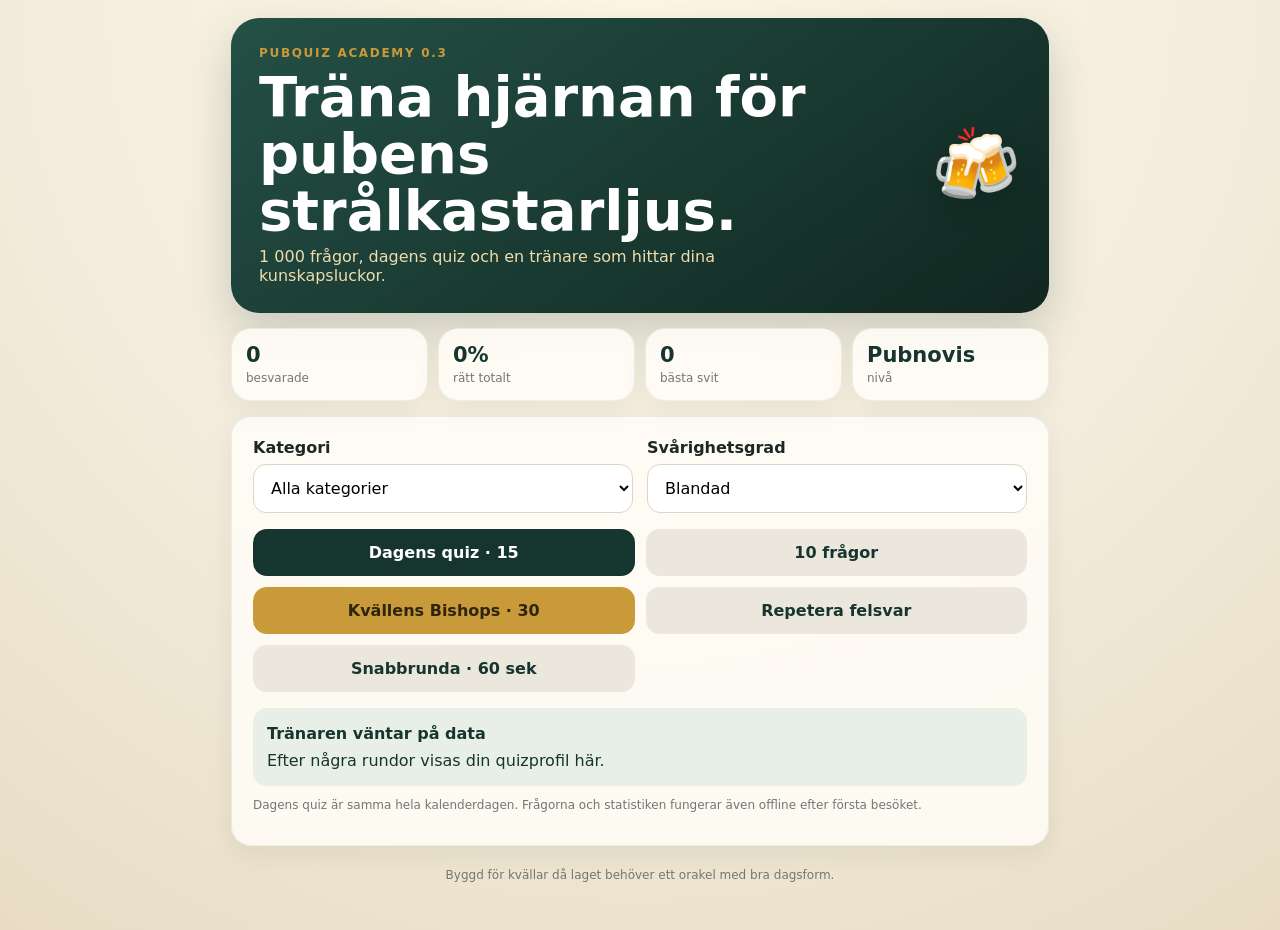
==== index.html @ a4641731 "Version 0.3" ====
<!doctype html>
<html lang="sv">
<head>
<meta charset="utf-8">
<meta name="viewport" content="width=device-width,initial-scale=1,viewport-fit=cover">
<meta name="theme-color" content="#17352f">
<title>Pubquiz Academy</title>
<link rel="manifest" href="manifest.json">
<link rel="stylesheet" href="style.css">
</head>
<body>
<main class="app">
<header class="hero">
  <div>
    <div class="eyebrow">PUBQUIZ ACADEMY 0.3</div>
    <h1>Träna hjärnan för pubens strålkastarljus.</h1>
    <p>1 000 frågor, dagens quiz och en tränare som hittar dina kunskapsluckor.</p>
  </div>
  <div class="trophy">🍻</div>
</header>

<section class="stats">
  <article><strong id="answered">0</strong><span>besvarade</span></article>
  <article><strong id="accuracy">0%</strong><span>rätt totalt</span></article>
  <article><strong id="bestStreak">0</strong><span>bästa svit</span></article>
  <article><strong id="level">Pubnovis</strong><span>nivå</span></article>
</section>

<section id="home" class="card">
  <div class="row">
    <div>
      <label for="category">Kategori</label>
      <select id="category"><option value="Alla">Alla kategorier</option></select>
    </div>
    <div>
      <label for="difficulty">Svårighetsgrad</label>
      <select id="difficulty">
        <option value="Alla">Blandad</option>
        <option value="1">Lätt</option>
        <option value="2">Medel</option>
        <option value="3">Svår</option>
      </select>
    </div>
  </div>

  <div class="grid-buttons">
    <button data-mode="daily" class="primary">Dagens quiz · 15</button>
    <button data-mode="normal" class="soft">10 frågor</button>
    <button data-mode="bishops" class="gold">Kvällens Bishops · 30</button>
    <button data-mode="weak" class="soft">Repetera felsvar</button>
    <button data-mode="quick" class="soft">Snabbrunda · 60 sek</button>
  </div>
  <div id="insight" class="insight"></div><p class="fine">Dagens quiz är samma hela kalenderdagen. Frågorna och statistiken fungerar även offline efter första besöket.</p>
</section>

<section id="quiz" class="card hidden">
  <div class="quiztop"><span id="qCategory"></span><span id="counter"></span></div>
  <div class="progress"><div id="progressBar"></div></div>
  <div id="timer" class="timer hidden"></div>
  <h2 id="question"></h2>
  <div id="options" class="options"></div>
  <div id="feedback" class="feedback hidden"></div>
  <div class="actions">
    <button id="next" class="primary hidden">Nästa fråga</button>
    <button id="quit" class="linkbtn">Avsluta</button>
  </div>
</section>

<section id="result" class="card hidden">
  <div class="eyebrow">RUNDAN ÄR KLAR</div>
  <div id="score" class="score"></div>
  <h2 id="resultTitle"></h2>
  <p id="resultText"></p>
  <div id="categoryBreakdown" class="breakdown"></div>
  <div class="actions">
    <button id="again" class="primary">Kör samma läge igen</button>
    <button id="homeBtn" class="soft">Startsidan</button>
  </div>
</section>

<footer>Byggd för kvällar då laget behöver ett orakel med bra dagsform.</footer>
</main>
<script src="app.js"></script>
</body>
</html>
---- style.css ----
:root{--bg:#f3ecdc;--card:#fffdf7;--ink:#1d2824;--green:#17352f;--green2:#245046;--gold:#c99a39;--muted:#707873;--line:#ded5c4;--good:#21754b;--bad:#a64237}
*{box-sizing:border-box}body{margin:0;background:radial-gradient(circle at top,#fff8e7,#f3ecdc 55%,#e8dcc4);font-family:Inter,ui-sans-serif,system-ui,-apple-system,Segoe UI,sans-serif;color:var(--ink);min-height:100vh}
.app{max-width:850px;margin:auto;padding:18px 16px 48px}.hero{border-radius:28px;padding:28px;background:linear-gradient(145deg,var(--green2),#102720);color:white;box-shadow:0 18px 45px #17352f35;display:flex;justify-content:space-between;gap:18px;overflow:hidden}
.hero h1{font-size:clamp(31px,7vw,56px);line-height:1.02;margin:8px 0}.hero p{color:#efdcae;margin:0;max-width:570px}.eyebrow{font-size:12px;font-weight:900;letter-spacing:.14em;color:var(--gold)}.trophy{font-size:72px;align-self:center;filter:drop-shadow(0 8px 14px #0003)}
.stats{display:grid;grid-template-columns:repeat(4,1fr);gap:10px;margin:15px 0}.stats article,.card{background:#fffdf7dd;border:1px solid #17352f12;border-radius:20px;box-shadow:0 9px 26px #202b2511}.stats article{padding:14px}.stats strong{display:block;color:var(--green);font-size:21px}.stats span,.fine{font-size:12px;color:var(--muted)}
.card{padding:21px;margin-top:14px}.row{display:grid;grid-template-columns:1fr 1fr;gap:14px}label{display:block;font-weight:800;margin-bottom:7px}select{width:100%;padding:13px;border-radius:13px;border:1px solid var(--line);background:white;font:inherit}
.grid-buttons{display:grid;grid-template-columns:1fr 1fr;gap:11px;margin-top:16px}button{border:0;border-radius:14px;padding:14px 16px;font:inherit;font-weight:900;cursor:pointer}.primary{background:var(--green);color:white}.gold{background:var(--gold);color:#2f240e}.soft{background:#ece7dc;color:var(--green)}.linkbtn{background:transparent;color:var(--muted)}
.hidden{display:none!important}.quiztop{display:flex;justify-content:space-between;color:var(--muted);font-size:14px;font-weight:800}.progress{height:10px;border-radius:999px;background:#e5ddcf;margin:14px 0;overflow:hidden}.progress div{height:100%;width:0;background:linear-gradient(90deg,var(--gold),#e1bf6d);transition:.25s}
.timer{font-weight:950;color:var(--bad);text-align:right}#question{font-size:clamp(23px,5vw,34px);line-height:1.18;margin:18px 0}.options{display:grid;gap:10px}.option{text-align:left;background:white;border:2px solid #e6dece;color:var(--ink)}.option.correct{background:#dff2e6;border-color:var(--good)}.option.wrong{background:#f6dfdc;border-color:var(--bad)}
.feedback{margin-top:15px;padding:15px;border-radius:14px;background:#f0e9dc;line-height:1.45}.actions{display:flex;gap:10px;flex-wrap:wrap;margin-top:16px}.actions button{flex:1;min-width:150px}.score{font-size:64px;font-weight:950;color:var(--green);margin-top:8px}.breakdown{display:grid;gap:7px;margin-top:15px}.breakdown div{display:flex;justify-content:space-between;padding:9px 11px;border-radius:10px;background:#f1ece2}
footer{text-align:center;color:var(--muted);font-size:12px;margin-top:22px}
@media(max-width:650px){.stats{grid-template-columns:1fr 1fr}.row,.grid-buttons{grid-template-columns:1fr}.hero{padding:22px}.trophy{font-size:48px}.stats strong{font-size:19px}}

.insight{margin-top:16px;padding:14px;border-radius:14px;background:#e8efe9;color:var(--green);line-height:1.45}.insight strong{display:block;margin-bottom:3px}.weak{color:var(--bad)}
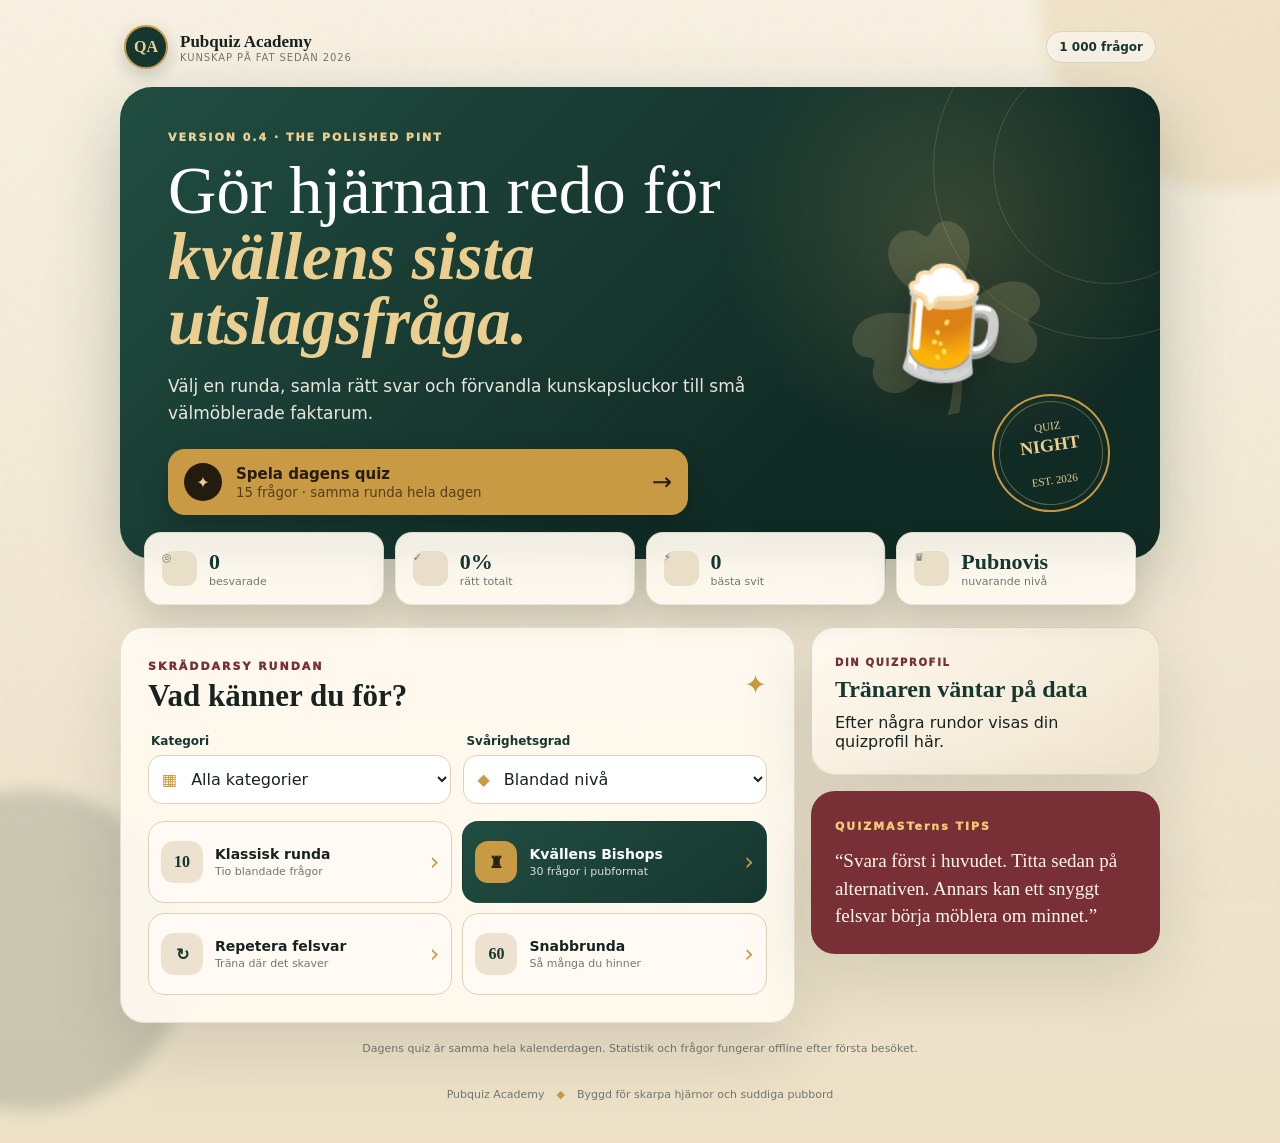
==== commit dc3f8a7d: "Version 0.4" ====
--- a/index.html
+++ b/index.html
@@ -3,82 +3,158 @@
 <head>
 <meta charset="utf-8">
 <meta name="viewport" content="width=device-width,initial-scale=1,viewport-fit=cover">
-<meta name="theme-color" content="#17352f">
+<meta name="theme-color" content="#122a25">
 <title>Pubquiz Academy</title>
 <link rel="manifest" href="manifest.json">
 <link rel="stylesheet" href="style.css">
 </head>
 <body>
+<div class="ambient ambient-one"></div>
+<div class="ambient ambient-two"></div>
+
 <main class="app">
-<header class="hero">
-  <div>
-    <div class="eyebrow">PUBQUIZ ACADEMY 0.3</div>
-    <h1>Träna hjärnan för pubens strålkastarljus.</h1>
-    <p>1 000 frågor, dagens quiz och en tränare som hittar dina kunskapsluckor.</p>
-  </div>
-  <div class="trophy">🍻</div>
-</header>
+  <nav class="topbar">
+    <div class="brand-mark">QA</div>
+    <div class="brand-copy">
+      <strong>Pubquiz Academy</strong>
+      <span>Kunskap på fat sedan 2026</span>
+    </div>
+    <div class="question-count">1 000 frågor</div>
+  </nav>
 
-<section class="stats">
-  <article><strong id="answered">0</strong><span>besvarade</span></article>
-  <article><strong id="accuracy">0%</strong><span>rätt totalt</span></article>
-  <article><strong id="bestStreak">0</strong><span>bästa svit</span></article>
-  <article><strong id="level">Pubnovis</strong><span>nivå</span></article>
-</section>
+  <header class="hero">
+    <div class="hero-copy">
+      <div class="eyebrow">VERSION 0.4 · THE POLISHED PINT</div>
+      <h1>Gör hjärnan redo för <em>kvällens sista utslagsfråga.</em></h1>
+      <p>Välj en runda, samla rätt svar och förvandla kunskapsluckor till små välmöblerade faktarum.</p>
+      <button data-mode="daily" class="hero-button">
+        <span class="button-icon">✦</span>
+        <span><strong>Spela dagens quiz</strong><small>15 frågor · samma runda hela dagen</small></span>
+        <span class="arrow">→</span>
+      </button>
+    </div>
+    <div class="hero-art" aria-hidden="true">
+      <div class="laurel">☘</div>
+      <div class="beer">🍺</div>
+      <div class="seal">QUIZ<br><strong>NIGHT</strong><br>EST. 2026</div>
+    </div>
+  </header>
 
-<section id="home" class="card">
-  <div class="row">
-    <div>
-      <label for="category">Kategori</label>
-      <select id="category"><option value="Alla">Alla kategorier</option></select>
+  <section class="stats" aria-label="Din statistik">
+    <article><span class="stat-icon">◎</span><div><strong id="answered">0</strong><span>besvarade</span></div></article>
+    <article><span class="stat-icon">✓</span><div><strong id="accuracy">0%</strong><span>rätt totalt</span></div></article>
+    <article><span class="stat-icon">⚡</span><div><strong id="bestStreak">0</strong><span>bästa svit</span></div></article>
+    <article><span class="stat-icon">♛</span><div><strong id="level">Pubnovis</strong><span>nuvarande nivå</span></div></article>
+  </section>
+
+  <section id="home" class="dashboard">
+    <article class="card setup-card">
+      <div class="section-heading">
+        <div>
+          <span class="kicker">SKRÄDDARSY RUNDAN</span>
+          <h2>Vad känner du för?</h2>
+        </div>
+        <span class="heading-ornament">✦</span>
+      </div>
+
+      <div class="row">
+        <div class="field">
+          <label for="category">Kategori</label>
+          <div class="select-wrap">
+            <span>▦</span>
+            <select id="category"><option value="Alla">Alla kategorier</option></select>
+          </div>
+        </div>
+        <div class="field">
+          <label for="difficulty">Svårighetsgrad</label>
+          <div class="select-wrap">
+            <span>◆</span>
+            <select id="difficulty">
+              <option value="Alla">Blandad nivå</option>
+              <option value="1">Lätt</option>
+              <option value="2">Medel</option>
+              <option value="3">Svår</option>
+            </select>
+          </div>
+        </div>
+      </div>
+
+      <div class="mode-grid">
+        <button data-mode="normal" class="mode-card">
+          <span class="mode-icon">10</span>
+          <span><strong>Klassisk runda</strong><small>Tio blandade frågor</small></span>
+          <span class="chevron">›</span>
+        </button>
+        <button data-mode="bishops" class="mode-card featured">
+          <span class="mode-icon">♜</span>
+          <span><strong>Kvällens Bishops</strong><small>30 frågor i pubformat</small></span>
+          <span class="chevron">›</span>
+        </button>
+        <button data-mode="weak" class="mode-card">
+          <span class="mode-icon">↻</span>
+          <span><strong>Repetera felsvar</strong><small>Träna där det skaver</small></span>
+          <span class="chevron">›</span>
+        </button>
+        <button data-mode="quick" class="mode-card">
+          <span class="mode-icon">60</span>
+          <span><strong>Snabbrunda</strong><small>Så många du hinner</small></span>
+          <span class="chevron">›</span>
+        </button>
+      </div>
+    </article>
+
+    <aside class="side-column">
+      <article id="insight" class="insight card"></article>
+      <article class="card tip-card">
+        <span class="tip-label">QUIZMASTerns TIPS</span>
+        <blockquote>“Svara först i huvudet. Titta sedan på alternativen. Annars kan ett snyggt felsvar börja möblera om minnet.”</blockquote>
+      </article>
+    </aside>
+
+    <p class="fine">Dagens quiz är samma hela kalenderdagen. Statistik och frågor fungerar offline efter första besöket.</p>
+  </section>
+
+  <section id="quiz" class="quiz-shell hidden">
+    <div class="quiz-header">
+      <button id="quit" class="round-icon" aria-label="Avsluta">×</button>
+      <div class="quiz-identity">
+        <span id="qCategory"></span>
+        <strong id="counter"></strong>
+      </div>
+      <div id="timer" class="timer hidden"></div>
     </div>
-    <div>
-      <label for="difficulty">Svårighetsgrad</label>
-      <select id="difficulty">
-        <option value="Alla">Blandad</option>
-        <option value="1">Lätt</option>
-        <option value="2">Medel</option>
-        <option value="3">Svår</option>
-      </select>
-    </div>
-  </div>
 
-  <div class="grid-buttons">
-    <button data-mode="daily" class="primary">Dagens quiz · 15</button>
-    <button data-mode="normal" class="soft">10 frågor</button>
-    <button data-mode="bishops" class="gold">Kvällens Bishops · 30</button>
-    <button data-mode="weak" class="soft">Repetera felsvar</button>
-    <button data-mode="quick" class="soft">Snabbrunda · 60 sek</button>
-  </div>
-  <div id="insight" class="insight"></div><p class="fine">Dagens quiz är samma hela kalenderdagen. Frågorna och statistiken fungerar även offline efter första besöket.</p>
-</section>
+    <div class="progress"><div id="progressBar"></div></div>
 
-<section id="quiz" class="card hidden">
-  <div class="quiztop"><span id="qCategory"></span><span id="counter"></span></div>
-  <div class="progress"><div id="progressBar"></div></div>
-  <div id="timer" class="timer hidden"></div>
-  <h2 id="question"></h2>
-  <div id="options" class="options"></div>
-  <div id="feedback" class="feedback hidden"></div>
-  <div class="actions">
-    <button id="next" class="primary hidden">Nästa fråga</button>
-    <button id="quit" class="linkbtn">Avsluta</button>
-  </div>
-</section>
+    <article class="question-card">
+      <div class="question-decoration">?</div>
+      <h2 id="question"></h2>
+      <div id="options" class="options"></div>
+      <div id="feedback" class="feedback hidden"></div>
+      <button id="next" class="next-button hidden">Nästa fråga <span>→</span></button>
+    </article>
+  </section>
 
-<section id="result" class="card hidden">
-  <div class="eyebrow">RUNDAN ÄR KLAR</div>
-  <div id="score" class="score"></div>
-  <h2 id="resultTitle"></h2>
-  <p id="resultText"></p>
-  <div id="categoryBreakdown" class="breakdown"></div>
-  <div class="actions">
-    <button id="again" class="primary">Kör samma läge igen</button>
-    <button id="homeBtn" class="soft">Startsidan</button>
-  </div>
-</section>
+  <section id="result" class="result-shell hidden">
+    <article class="result-card">
+      <div class="result-crown">♛</div>
+      <div class="eyebrow">RUNDAN ÄR KLAR</div>
+      <div id="score" class="score"></div>
+      <h2 id="resultTitle"></h2>
+      <p id="resultText"></p>
+      <div id="categoryBreakdown" class="breakdown"></div>
+      <div class="actions">
+        <button id="again" class="primary-action">Kör samma läge igen</button>
+        <button id="homeBtn" class="secondary-action">Till startsidan</button>
+      </div>
+    </article>
+  </section>
 
-<footer>Byggd för kvällar då laget behöver ett orakel med bra dagsform.</footer>
+  <footer>
+    <span>Pubquiz Academy</span>
+    <span class="footer-dot">◆</span>
+    <span>Byggd för skarpa hjärnor och suddiga pubbord</span>
+  </footer>
 </main>
 <script src="app.js"></script>
 </body>
--- a/style.css
+++ b/style.css
@@ -1,15 +1,150 @@
 
-:root{--bg:#f3ecdc;--card:#fffdf7;--ink:#1d2824;--green:#17352f;--green2:#245046;--gold:#c99a39;--muted:#707873;--line:#ded5c4;--good:#21754b;--bad:#a64237}
-*{box-sizing:border-box}body{margin:0;background:radial-gradient(circle at top,#fff8e7,#f3ecdc 55%,#e8dcc4);font-family:Inter,ui-sans-serif,system-ui,-apple-system,Segoe UI,sans-serif;color:var(--ink);min-height:100vh}
-.app{max-width:850px;margin:auto;padding:18px 16px 48px}.hero{border-radius:28px;padding:28px;background:linear-gradient(145deg,var(--green2),#102720);color:white;box-shadow:0 18px 45px #17352f35;display:flex;justify-content:space-between;gap:18px;overflow:hidden}
-.hero h1{font-size:clamp(31px,7vw,56px);line-height:1.02;margin:8px 0}.hero p{color:#efdcae;margin:0;max-width:570px}.eyebrow{font-size:12px;font-weight:900;letter-spacing:.14em;color:var(--gold)}.trophy{font-size:72px;align-self:center;filter:drop-shadow(0 8px 14px #0003)}
-.stats{display:grid;grid-template-columns:repeat(4,1fr);gap:10px;margin:15px 0}.stats article,.card{background:#fffdf7dd;border:1px solid #17352f12;border-radius:20px;box-shadow:0 9px 26px #202b2511}.stats article{padding:14px}.stats strong{display:block;color:var(--green);font-size:21px}.stats span,.fine{font-size:12px;color:var(--muted)}
-.card{padding:21px;margin-top:14px}.row{display:grid;grid-template-columns:1fr 1fr;gap:14px}label{display:block;font-weight:800;margin-bottom:7px}select{width:100%;padding:13px;border-radius:13px;border:1px solid var(--line);background:white;font:inherit}
-.grid-buttons{display:grid;grid-template-columns:1fr 1fr;gap:11px;margin-top:16px}button{border:0;border-radius:14px;padding:14px 16px;font:inherit;font-weight:900;cursor:pointer}.primary{background:var(--green);color:white}.gold{background:var(--gold);color:#2f240e}.soft{background:#ece7dc;color:var(--green)}.linkbtn{background:transparent;color:var(--muted)}
-.hidden{display:none!important}.quiztop{display:flex;justify-content:space-between;color:var(--muted);font-size:14px;font-weight:800}.progress{height:10px;border-radius:999px;background:#e5ddcf;margin:14px 0;overflow:hidden}.progress div{height:100%;width:0;background:linear-gradient(90deg,var(--gold),#e1bf6d);transition:.25s}
-.timer{font-weight:950;color:var(--bad);text-align:right}#question{font-size:clamp(23px,5vw,34px);line-height:1.18;margin:18px 0}.options{display:grid;gap:10px}.option{text-align:left;background:white;border:2px solid #e6dece;color:var(--ink)}.option.correct{background:#dff2e6;border-color:var(--good)}.option.wrong{background:#f6dfdc;border-color:var(--bad)}
-.feedback{margin-top:15px;padding:15px;border-radius:14px;background:#f0e9dc;line-height:1.45}.actions{display:flex;gap:10px;flex-wrap:wrap;margin-top:16px}.actions button{flex:1;min-width:150px}.score{font-size:64px;font-weight:950;color:var(--green);margin-top:8px}.breakdown{display:grid;gap:7px;margin-top:15px}.breakdown div{display:flex;justify-content:space-between;padding:9px 11px;border-radius:10px;background:#f1ece2}
-footer{text-align:center;color:var(--muted);font-size:12px;margin-top:22px}
-@media(max-width:650px){.stats{grid-template-columns:1fr 1fr}.row,.grid-buttons{grid-template-columns:1fr}.hero{padding:22px}.trophy{font-size:48px}.stats strong{font-size:19px}}
-
-.insight{margin-top:16px;padding:14px;border-radius:14px;background:#e8efe9;color:var(--green);line-height:1.45}.insight strong{display:block;margin-bottom:3px}.weak{color:var(--bad)}
+:root{
+  --ink:#18231f;--cream:#f3ead8;--paper:#fffaf0;--green:#16372f;--green-2:#214d41;
+  --gold:#c89a43;--gold-light:#ebcf91;--wine:#782f35;--muted:#717870;--line:#ded1b9;
+  --good:#24754c;--bad:#a34339;--shadow:0 24px 70px rgba(24,35,31,.13)
+}
+*{box-sizing:border-box}
+html{scroll-behavior:smooth}
+body{
+  margin:0;min-height:100vh;color:var(--ink);
+  font-family:Inter,ui-sans-serif,system-ui,-apple-system,BlinkMacSystemFont,"Segoe UI",sans-serif;
+  background:
+    linear-gradient(rgba(247,240,224,.92),rgba(235,222,195,.95)),
+    repeating-linear-gradient(90deg,transparent 0 79px,rgba(91,67,35,.035) 80px),
+    repeating-linear-gradient(0deg,transparent 0 79px,rgba(91,67,35,.035) 80px);
+  overflow-x:hidden
+}
+body:before{
+  content:"";position:fixed;inset:0;pointer-events:none;opacity:.18;
+  background-image:url("data:image/svg+xml,%3Csvg viewBox='0 0 160 160' xmlns='http://www.w3.org/2000/svg'%3E%3Cfilter id='n'%3E%3CfeTurbulence type='fractalNoise' baseFrequency='.85' numOctaves='3' stitchTiles='stitch'/%3E%3C/filter%3E%3Crect width='100%25' height='100%25' filter='url(%23n)' opacity='.18'/%3E%3C/svg%3E")
+}
+button,select{font:inherit}
+button{cursor:pointer}
+.ambient{position:fixed;border-radius:50%;filter:blur(8px);pointer-events:none;opacity:.16}
+.ambient-one{width:380px;height:380px;background:var(--gold);top:-190px;right:-140px}
+.ambient-two{width:320px;height:320px;background:var(--green);bottom:-210px;left:-130px}
+.app{width:min(1040px,calc(100% - 28px));margin:auto;padding:18px 0 42px;position:relative}
+.topbar{display:flex;align-items:center;gap:12px;padding:7px 4px 18px}
+.brand-mark{
+  display:grid;place-items:center;width:44px;height:44px;border-radius:50%;color:var(--gold-light);
+  background:var(--green);font-family:Georgia,serif;font-weight:900;border:2px solid var(--gold);
+  box-shadow:0 6px 18px rgba(22,55,47,.22)
+}
+.brand-copy{display:flex;flex-direction:column}.brand-copy strong{font-family:Georgia,serif;font-size:17px}
+.brand-copy span{font-size:10px;letter-spacing:.09em;text-transform:uppercase;color:var(--muted)}
+.question-count{margin-left:auto;padding:8px 12px;border:1px solid rgba(22,55,47,.14);border-radius:999px;font-size:12px;font-weight:800;color:var(--green);background:#fff8}
+.hero{
+  min-height:390px;border-radius:32px;padding:44px 48px;color:#fff;display:grid;grid-template-columns:1.3fr .7fr;
+  background:
+    radial-gradient(circle at 80% 30%,rgba(224,187,104,.18),transparent 26%),
+    linear-gradient(135deg,#214d41,#102a24 72%);
+  box-shadow:0 26px 70px rgba(22,55,47,.25);position:relative;overflow:hidden
+}
+.hero:before,.hero:after{content:"";position:absolute;border:1px solid rgba(235,207,145,.17);border-radius:50%}
+.hero:before{width:340px;height:340px;right:-115px;top:-90px}.hero:after{width:230px;height:230px;right:-65px;top:-35px}
+.hero-copy{position:relative;z-index:2}
+.eyebrow,.kicker,.tip-label{font-size:11px;font-weight:950;letter-spacing:.18em;color:var(--gold-light)}
+.hero h1{font-family:Georgia,"Times New Roman",serif;font-size:clamp(38px,6vw,67px);line-height:.98;margin:14px 0 18px;max-width:720px;font-weight:500}
+.hero h1 em{font-weight:700;color:var(--gold-light)}
+.hero p{max-width:640px;color:#e8e7df;font-size:17px;line-height:1.6}
+.hero-button{
+  margin-top:22px;width:min(100%,520px);display:grid;grid-template-columns:auto 1fr auto;align-items:center;gap:14px;
+  border:0;border-radius:17px;padding:14px 16px;background:var(--gold);color:#251c0c;text-align:left;
+  box-shadow:0 12px 28px rgba(0,0,0,.22);transition:.2s transform,.2s box-shadow
+}
+.hero-button:hover{transform:translateY(-2px);box-shadow:0 17px 32px rgba(0,0,0,.26)}
+.hero-button strong,.hero-button small{display:block}.hero-button strong{font-size:15px}.hero-button small{opacity:.72;margin-top:2px}
+.button-icon{display:grid;place-items:center;width:38px;height:38px;border-radius:50%;background:#241b0f;color:var(--gold-light)}
+.arrow{font-size:24px}
+.hero-art{display:grid;place-items:center;position:relative;z-index:1;min-height:270px}
+.beer{font-size:108px;filter:drop-shadow(0 16px 18px rgba(0,0,0,.28));transform:rotate(4deg)}
+.laurel{position:absolute;font-size:260px;color:rgba(235,207,145,.17);transform:rotate(-14deg)}
+.seal{
+  position:absolute;right:2px;bottom:3px;width:118px;height:118px;border-radius:50%;display:grid;place-content:center;
+  text-align:center;font-family:Georgia,serif;font-size:11px;line-height:1.35;color:var(--gold-light);
+  border:2px solid var(--gold);outline:1px solid rgba(235,207,145,.35);outline-offset:-8px;transform:rotate(-8deg)
+}
+.seal strong{font-size:18px}
+.stats{display:grid;grid-template-columns:repeat(4,1fr);gap:11px;margin:-27px 24px 22px;position:relative;z-index:4}
+.stats article{
+  display:flex;align-items:center;gap:12px;padding:16px 17px;border-radius:17px;background:rgba(255,250,240,.94);
+  border:1px solid rgba(106,83,44,.13);box-shadow:0 14px 30px rgba(42,46,40,.11);backdrop-filter:blur(12px)
+}
+.stat-icon{display:grid;place-items:center;width:35px;height:35px;border-radius:11px;background:#e9dfc9;color:var(--green);font-weight:900}
+.stats strong,.stats span{display:block}.stats strong{font-family:Georgia,serif;font-size:22px;color:var(--green)}.stats span{font-size:11px;color:var(--muted)}
+.dashboard{display:grid;grid-template-columns:1.45fr .75fr;gap:16px;align-items:start}
+.card,.question-card,.result-card{
+  background:rgba(255,250,240,.92);border:1px solid rgba(95,72,38,.14);border-radius:24px;box-shadow:var(--shadow);
+  backdrop-filter:blur(12px)
+}
+.setup-card{padding:27px}
+.section-heading{display:flex;align-items:center;justify-content:space-between;margin-bottom:20px}
+.section-heading h2{font-family:Georgia,serif;font-size:31px;margin:4px 0 0}.kicker{color:var(--wine)}
+.heading-ornament{font-size:27px;color:var(--gold)}
+.row{display:grid;grid-template-columns:1fr 1fr;gap:12px}
+.field label{display:block;font-size:12px;font-weight:900;margin:0 0 7px 3px;color:var(--green)}
+.select-wrap{display:flex;align-items:center;gap:8px;border:1px solid var(--line);background:#fff;border-radius:14px;padding-left:13px}
+.select-wrap span{color:var(--gold)}
+select{width:100%;border:0;background:transparent;padding:13px 12px 13px 2px;color:var(--ink);outline:none}
+.mode-grid{display:grid;grid-template-columns:1fr 1fr;gap:10px;margin-top:17px}
+.mode-card{
+  min-height:82px;border:1px solid var(--line);border-radius:16px;background:#fffaf4;display:grid;
+  grid-template-columns:auto 1fr auto;gap:12px;align-items:center;padding:12px;text-align:left;color:var(--ink);
+  transition:.18s transform,.18s border-color,.18s box-shadow
+}
+.mode-card:hover{transform:translateY(-2px);border-color:var(--gold);box-shadow:0 10px 22px rgba(53,45,30,.09)}
+.mode-card.featured{background:linear-gradient(145deg,var(--green-2),var(--green));color:#fff;border-color:transparent}
+.mode-icon{display:grid;place-items:center;width:42px;height:42px;border-radius:13px;background:#ece2cf;color:var(--green);font-family:Georgia,serif;font-weight:900}
+.featured .mode-icon{background:var(--gold);color:#2a200e}
+.mode-card strong,.mode-card small{display:block}.mode-card strong{font-size:14px}.mode-card small{font-size:11px;color:var(--muted);margin-top:3px}.featured small{color:#d8e0da}
+.chevron{font-size:24px;color:var(--gold)}
+.side-column{display:grid;gap:16px}
+.insight,.tip-card{padding:23px}
+.insight{min-height:142px;background:linear-gradient(145deg,#fffaf0,#eee3cc)}
+.insight strong{display:block;font-family:Georgia,serif;font-size:24px;margin:6px 0 10px;color:var(--green)}
+.insight:before{content:"DIN QUIZPROFIL";font-size:10px;font-weight:950;letter-spacing:.17em;color:var(--wine)}
+.weak{color:var(--bad)}
+.tip-card{background:var(--wine);color:#fff}.tip-card blockquote{font-family:Georgia,serif;font-size:19px;line-height:1.45;margin:13px 0 0;color:#fff8e7}
+.tip-label{color:#f0c978}
+.fine{grid-column:1/-1;text-align:center;color:var(--muted);font-size:11px;margin:3px}
+.hidden{display:none!important}
+.quiz-shell,.result-shell{max-width:790px;margin:30px auto}
+.quiz-header{display:grid;grid-template-columns:auto 1fr auto;align-items:center;gap:14px;margin-bottom:14px}
+.round-icon{width:42px;height:42px;border-radius:50%;border:1px solid var(--line);background:#fffaf0;font-size:24px;color:var(--muted)}
+.quiz-identity{text-align:center}.quiz-identity span,.quiz-identity strong{display:block}.quiz-identity span{font-size:11px;font-weight:950;letter-spacing:.12em;text-transform:uppercase;color:var(--wine)}.quiz-identity strong{font-family:Georgia,serif;color:var(--green)}
+.timer{padding:8px 12px;border-radius:999px;background:#f4ded7;color:var(--bad);font-weight:950}
+.progress{height:8px;border-radius:999px;background:#ded4c3;overflow:hidden;margin-bottom:15px}.progress div{height:100%;width:0;background:linear-gradient(90deg,var(--wine),var(--gold));transition:.28s}
+.question-card{padding:35px;position:relative;overflow:hidden}
+.question-decoration{position:absolute;right:15px;top:-34px;font-family:Georgia,serif;font-size:160px;color:rgba(22,55,47,.045);font-weight:900}
+#question{font-family:Georgia,serif;font-size:clamp(27px,5vw,42px);line-height:1.16;margin:0 0 26px;max-width:680px;position:relative}
+.options{display:grid;grid-template-columns:1fr 1fr;gap:11px}
+.option{
+  border:1px solid var(--line);border-radius:15px;background:#fff;padding:14px 15px;text-align:left;color:var(--ink);
+  display:flex;align-items:center;gap:12px;min-height:64px;transition:.18s transform,.18s border-color,.18s background
+}
+.option:hover:not(:disabled){transform:translateY(-2px);border-color:var(--gold);background:#fffdf8}
+.answer-letter{display:grid;place-items:center;flex:0 0 34px;height:34px;border-radius:10px;background:#eee4d2;color:var(--green);font-family:Georgia,serif;font-weight:900}
+.option.correct{background:#deefe3;border-color:var(--good)}.option.correct .answer-letter{background:var(--good);color:white}
+.option.wrong{background:#f4ddda;border-color:var(--bad)}.option.wrong .answer-letter{background:var(--bad);color:white}
+.feedback{margin-top:16px;padding:15px 17px;border-left:4px solid var(--gold);border-radius:8px 14px 14px 8px;background:#f0e7d7;line-height:1.55}
+.next-button,.primary-action,.secondary-action{
+  width:100%;border:0;border-radius:14px;padding:15px 18px;font-weight:950;margin-top:15px
+}
+.next-button,.primary-action{background:var(--green);color:white}.next-button span{float:right}
+.result-card{text-align:center;padding:38px;position:relative}
+.result-crown{font-size:43px;color:var(--gold)}.score{font-family:Georgia,serif;font-size:76px;line-height:1;color:var(--green);margin:15px 0}
+.result-card h2{font-family:Georgia,serif;font-size:34px;margin:7px}.result-card p{color:var(--muted)}
+.breakdown{display:grid;gap:7px;margin:21px auto;max-width:520px}.breakdown div{display:flex;justify-content:space-between;background:#f1e8d7;border-radius:11px;padding:10px 13px}
+.actions{display:grid;grid-template-columns:1fr 1fr;gap:10px;max-width:520px;margin:auto}.secondary-action{background:#e9dfcc;color:var(--green)}
+footer{display:flex;justify-content:center;gap:12px;align-items:center;color:var(--muted);font-size:11px;margin-top:30px}.footer-dot{color:var(--gold)}
+@media(max-width:800px){
+  .hero{grid-template-columns:1fr;padding:32px;min-height:auto}.hero-art{display:none}.stats{grid-template-columns:1fr 1fr;margin:-18px 12px 18px}.dashboard{grid-template-columns:1fr}.side-column{grid-template-columns:1fr 1fr}
+}
+@media(max-width:560px){
+  .app{width:min(100% - 20px,1040px)}.brand-copy span,.question-count{display:none}.hero{padding:27px 23px;border-radius:25px}.hero h1{font-size:39px}.hero p{font-size:15px}.hero-button{padding:12px}
+  .stats{margin:-13px 8px 15px;gap:8px}.stats article{padding:12px;gap:8px}.stats strong{font-size:18px}.stat-icon{width:31px;height:31px}
+  .setup-card{padding:20px}.row,.mode-grid,.side-column,.options,.actions{grid-template-columns:1fr}.section-heading h2{font-size:27px}
+  .question-card{padding:25px 18px}.option{min-height:58px}.quiz-shell{margin-top:18px}.result-card{padding:30px 18px}.score{font-size:62px}
+  footer{flex-direction:column;gap:4px}
+}
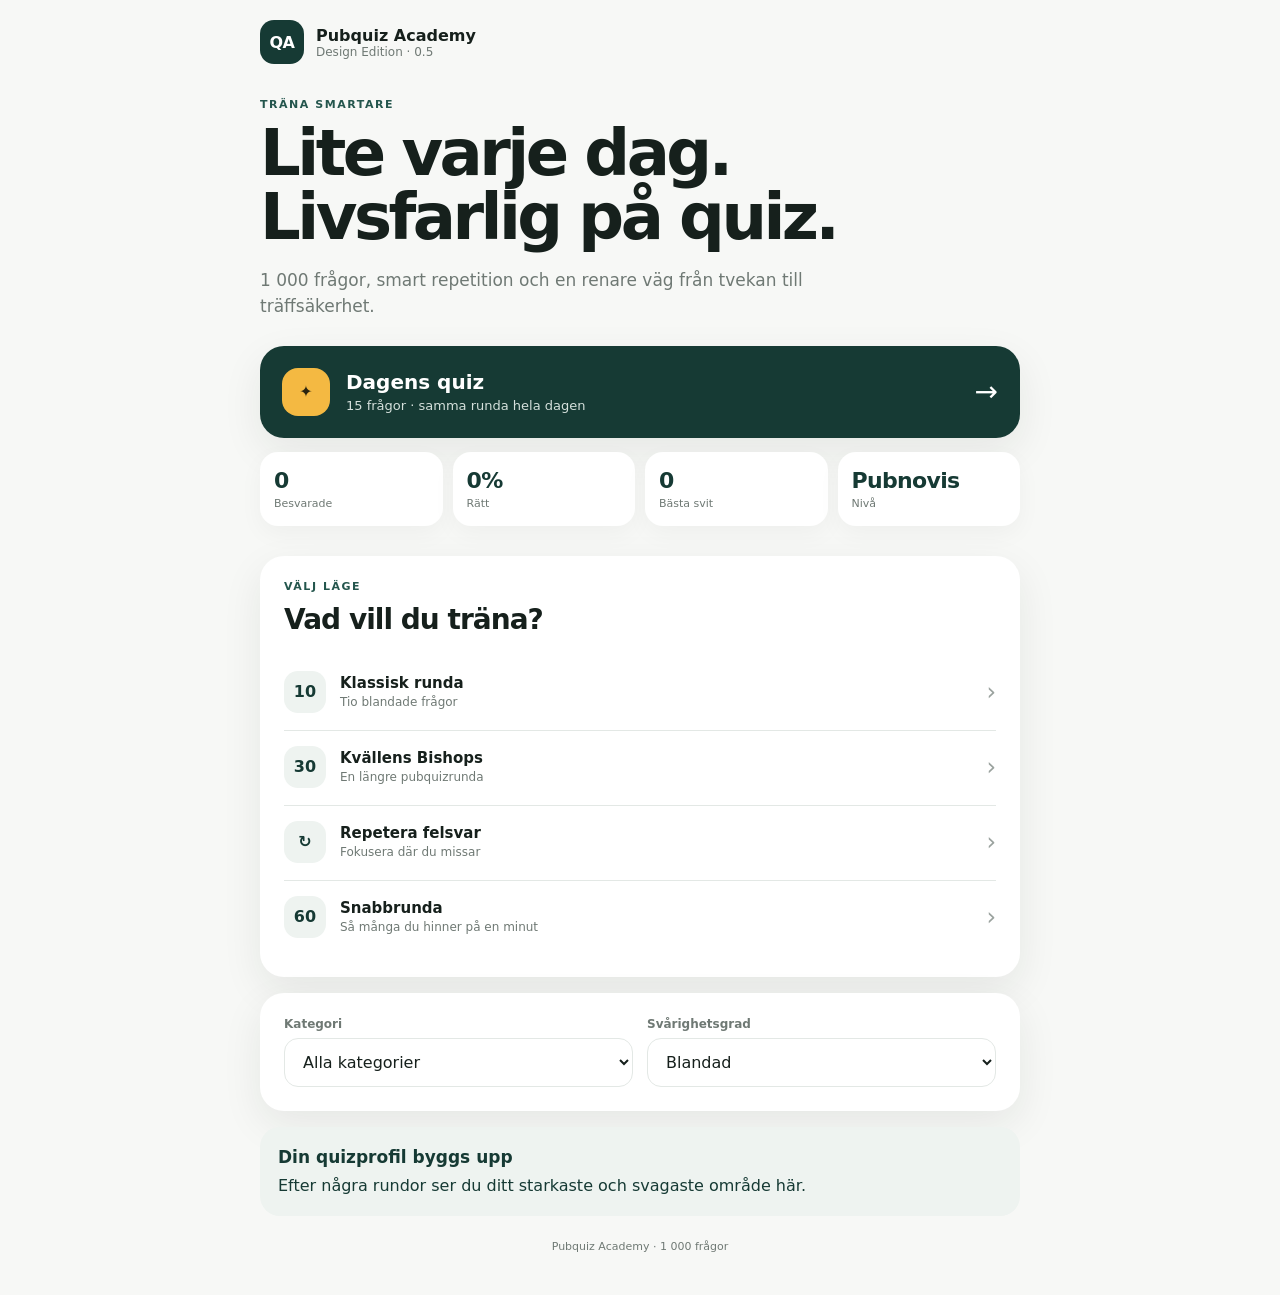
==== commit 3f25d0d7: "Version 0.5 design edition" ====
--- a/index.html
+++ b/index.html
@@ -1,161 +1,133 @@
 <!doctype html>
 <html lang="sv">
 <head>
-<meta charset="utf-8">
-<meta name="viewport" content="width=device-width,initial-scale=1,viewport-fit=cover">
-<meta name="theme-color" content="#122a25">
-<title>Pubquiz Academy</title>
-<link rel="manifest" href="manifest.json">
-<link rel="stylesheet" href="style.css">
+  <meta charset="utf-8">
+  <meta name="viewport" content="width=device-width, initial-scale=1, viewport-fit=cover">
+  <meta name="theme-color" content="#163a34">
+  <title>Pubquiz Academy</title>
+  <link rel="manifest" href="manifest.json">
+  <link rel="stylesheet" href="style.css">
 </head>
 <body>
-<div class="ambient ambient-one"></div>
-<div class="ambient ambient-two"></div>
+  <main class="app-shell">
+    <header class="app-header">
+      <div class="logo">QA</div>
+      <div>
+        <strong>Pubquiz Academy</strong>
+        <span>Design Edition · 0.5</span>
+      </div>
+    </header>
 
-<main class="app">
-  <nav class="topbar">
-    <div class="brand-mark">QA</div>
-    <div class="brand-copy">
-      <strong>Pubquiz Academy</strong>
-      <span>Kunskap på fat sedan 2026</span>
-    </div>
-    <div class="question-count">1 000 frågor</div>
-  </nav>
+    <section id="home" class="screen">
+      <div class="hero">
+        <span class="eyebrow">TRÄNA SMARTARE</span>
+        <h1>Lite varje dag.<br>Livsfarlig på quiz.</h1>
+        <p>1 000 frågor, smart repetition och en renare väg från tvekan till träffsäkerhet.</p>
+      </div>
 
-  <header class="hero">
-    <div class="hero-copy">
-      <div class="eyebrow">VERSION 0.4 · THE POLISHED PINT</div>
-      <h1>Gör hjärnan redo för <em>kvällens sista utslagsfråga.</em></h1>
-      <p>Välj en runda, samla rätt svar och förvandla kunskapsluckor till små välmöblerade faktarum.</p>
-      <button data-mode="daily" class="hero-button">
-        <span class="button-icon">✦</span>
-        <span><strong>Spela dagens quiz</strong><small>15 frågor · samma runda hela dagen</small></span>
+      <button data-mode="daily" class="primary-card">
+        <div class="icon-circle">✦</div>
+        <div>
+          <strong>Dagens quiz</strong>
+          <span>15 frågor · samma runda hela dagen</span>
+        </div>
         <span class="arrow">→</span>
       </button>
-    </div>
-    <div class="hero-art" aria-hidden="true">
-      <div class="laurel">☘</div>
-      <div class="beer">🍺</div>
-      <div class="seal">QUIZ<br><strong>NIGHT</strong><br>EST. 2026</div>
-    </div>
-  </header>
 
-  <section class="stats" aria-label="Din statistik">
-    <article><span class="stat-icon">◎</span><div><strong id="answered">0</strong><span>besvarade</span></div></article>
-    <article><span class="stat-icon">✓</span><div><strong id="accuracy">0%</strong><span>rätt totalt</span></div></article>
-    <article><span class="stat-icon">⚡</span><div><strong id="bestStreak">0</strong><span>bästa svit</span></div></article>
-    <article><span class="stat-icon">♛</span><div><strong id="level">Pubnovis</strong><span>nuvarande nivå</span></div></article>
-  </section>
+      <section class="stats-strip" aria-label="Din statistik">
+        <div><strong id="answered">0</strong><span>Besvarade</span></div>
+        <div><strong id="accuracy">0%</strong><span>Rätt</span></div>
+        <div><strong id="bestStreak">0</strong><span>Bästa svit</span></div>
+        <div><strong id="level">Pubnovis</strong><span>Nivå</span></div>
+      </section>
 
-  <section id="home" class="dashboard">
-    <article class="card setup-card">
-      <div class="section-heading">
-        <div>
-          <span class="kicker">SKRÄDDARSY RUNDAN</span>
-          <h2>Vad känner du för?</h2>
+      <section class="section-block">
+        <div class="section-title">
+          <div>
+            <span class="eyebrow">VÄLJ LÄGE</span>
+            <h2>Vad vill du träna?</h2>
+          </div>
         </div>
-        <span class="heading-ornament">✦</span>
-      </div>
 
-      <div class="row">
+        <div class="mode-list">
+          <button data-mode="normal" class="mode-row">
+            <span class="mode-icon">10</span>
+            <span><strong>Klassisk runda</strong><small>Tio blandade frågor</small></span>
+            <span>›</span>
+          </button>
+          <button data-mode="bishops" class="mode-row">
+            <span class="mode-icon">30</span>
+            <span><strong>Kvällens Bishops</strong><small>En längre pubquizrunda</small></span>
+            <span>›</span>
+          </button>
+          <button data-mode="weak" class="mode-row">
+            <span class="mode-icon">↻</span>
+            <span><strong>Repetera felsvar</strong><small>Fokusera där du missar</small></span>
+            <span>›</span>
+          </button>
+          <button data-mode="quick" class="mode-row">
+            <span class="mode-icon">60</span>
+            <span><strong>Snabbrunda</strong><small>Så många du hinner på en minut</small></span>
+            <span>›</span>
+          </button>
+        </div>
+      </section>
+
+      <section class="section-block settings-block">
         <div class="field">
           <label for="category">Kategori</label>
-          <div class="select-wrap">
-            <span>▦</span>
-            <select id="category"><option value="Alla">Alla kategorier</option></select>
-          </div>
+          <select id="category"><option value="Alla">Alla kategorier</option></select>
         </div>
         <div class="field">
           <label for="difficulty">Svårighetsgrad</label>
-          <div class="select-wrap">
-            <span>◆</span>
-            <select id="difficulty">
-              <option value="Alla">Blandad nivå</option>
-              <option value="1">Lätt</option>
-              <option value="2">Medel</option>
-              <option value="3">Svår</option>
-            </select>
-          </div>
+          <select id="difficulty">
+            <option value="Alla">Blandad</option>
+            <option value="1">Lätt</option>
+            <option value="2">Medel</option>
+            <option value="3">Svår</option>
+          </select>
         </div>
+      </section>
+
+      <section id="insight" class="insight-card"></section>
+    </section>
+
+    <section id="quiz" class="screen hidden">
+      <div class="quiz-top">
+        <button id="quit" class="icon-button" aria-label="Avsluta">×</button>
+        <div class="quiz-meta">
+          <span id="qCategory"></span>
+          <strong id="counter"></strong>
+        </div>
+        <div id="timer" class="timer hidden"></div>
       </div>
 
-      <div class="mode-grid">
-        <button data-mode="normal" class="mode-card">
-          <span class="mode-icon">10</span>
-          <span><strong>Klassisk runda</strong><small>Tio blandade frågor</small></span>
-          <span class="chevron">›</span>
-        </button>
-        <button data-mode="bishops" class="mode-card featured">
-          <span class="mode-icon">♜</span>
-          <span><strong>Kvällens Bishops</strong><small>30 frågor i pubformat</small></span>
-          <span class="chevron">›</span>
-        </button>
-        <button data-mode="weak" class="mode-card">
-          <span class="mode-icon">↻</span>
-          <span><strong>Repetera felsvar</strong><small>Träna där det skaver</small></span>
-          <span class="chevron">›</span>
-        </button>
-        <button data-mode="quick" class="mode-card">
-          <span class="mode-icon">60</span>
-          <span><strong>Snabbrunda</strong><small>Så många du hinner</small></span>
-          <span class="chevron">›</span>
-        </button>
-      </div>
-    </article>
+      <div class="progress"><div id="progressBar"></div></div>
 
-    <aside class="side-column">
-      <article id="insight" class="insight card"></article>
-      <article class="card tip-card">
-        <span class="tip-label">QUIZMASTerns TIPS</span>
-        <blockquote>“Svara först i huvudet. Titta sedan på alternativen. Annars kan ett snyggt felsvar börja möblera om minnet.”</blockquote>
+      <article class="question-panel">
+        <h2 id="question"></h2>
+        <div id="options" class="options"></div>
+        <div id="feedback" class="feedback hidden"></div>
       </article>
-    </aside>
+    </section>
 
-    <p class="fine">Dagens quiz är samma hela kalenderdagen. Statistik och frågor fungerar offline efter första besöket.</p>
-  </section>
+    <section id="result" class="screen hidden">
+      <article class="result-panel">
+        <span class="eyebrow">RUNDAN ÄR KLAR</span>
+        <div id="score" class="score"></div>
+        <h2 id="resultTitle"></h2>
+        <p id="resultText"></p>
+        <div id="categoryBreakdown" class="breakdown"></div>
+        <div class="result-actions">
+          <button id="again" class="primary-button">Kör igen</button>
+          <button id="homeBtn" class="secondary-button">Startsidan</button>
+        </div>
+      </article>
+    </section>
 
-  <section id="quiz" class="quiz-shell hidden">
-    <div class="quiz-header">
-      <button id="quit" class="round-icon" aria-label="Avsluta">×</button>
-      <div class="quiz-identity">
-        <span id="qCategory"></span>
-        <strong id="counter"></strong>
-      </div>
-      <div id="timer" class="timer hidden"></div>
-    </div>
+    <footer>Pubquiz Academy · 1 000 frågor</footer>
+  </main>
 
-    <div class="progress"><div id="progressBar"></div></div>
-
-    <article class="question-card">
-      <div class="question-decoration">?</div>
-      <h2 id="question"></h2>
-      <div id="options" class="options"></div>
-      <div id="feedback" class="feedback hidden"></div>
-      <button id="next" class="next-button hidden">Nästa fråga <span>→</span></button>
-    </article>
-  </section>
-
-  <section id="result" class="result-shell hidden">
-    <article class="result-card">
-      <div class="result-crown">♛</div>
-      <div class="eyebrow">RUNDAN ÄR KLAR</div>
-      <div id="score" class="score"></div>
-      <h2 id="resultTitle"></h2>
-      <p id="resultText"></p>
-      <div id="categoryBreakdown" class="breakdown"></div>
-      <div class="actions">
-        <button id="again" class="primary-action">Kör samma läge igen</button>
-        <button id="homeBtn" class="secondary-action">Till startsidan</button>
-      </div>
-    </article>
-  </section>
-
-  <footer>
-    <span>Pubquiz Academy</span>
-    <span class="footer-dot">◆</span>
-    <span>Byggd för skarpa hjärnor och suddiga pubbord</span>
-  </footer>
-</main>
-<script src="app.js"></script>
+  <script src="app.js"></script>
 </body>
-</html>+</html>
--- a/style.css
+++ b/style.css
@@ -1,150 +1,375 @@
 
 :root{
-  --ink:#18231f;--cream:#f3ead8;--paper:#fffaf0;--green:#16372f;--green-2:#214d41;
-  --gold:#c89a43;--gold-light:#ebcf91;--wine:#782f35;--muted:#717870;--line:#ded1b9;
-  --good:#24754c;--bad:#a34339;--shadow:0 24px 70px rgba(24,35,31,.13)
+  --bg:#f7f8f6;
+  --surface:#ffffff;
+  --surface-soft:#eef3f0;
+  --text:#16201c;
+  --muted:#6f7974;
+  --line:#e3e8e5;
+  --green:#163a34;
+  --green-2:#24564d;
+  --accent:#f4b942;
+  --good:#2f7d5b;
+  --bad:#b65047;
+  --shadow:0 14px 40px rgba(22,32,28,.08);
 }
 *{box-sizing:border-box}
 html{scroll-behavior:smooth}
 body{
-  margin:0;min-height:100vh;color:var(--ink);
+  margin:0;
+  min-height:100vh;
+  background:var(--bg);
+  color:var(--text);
   font-family:Inter,ui-sans-serif,system-ui,-apple-system,BlinkMacSystemFont,"Segoe UI",sans-serif;
-  background:
-    linear-gradient(rgba(247,240,224,.92),rgba(235,222,195,.95)),
-    repeating-linear-gradient(90deg,transparent 0 79px,rgba(91,67,35,.035) 80px),
-    repeating-linear-gradient(0deg,transparent 0 79px,rgba(91,67,35,.035) 80px);
-  overflow-x:hidden
-}
-body:before{
-  content:"";position:fixed;inset:0;pointer-events:none;opacity:.18;
-  background-image:url("data:image/svg+xml,%3Csvg viewBox='0 0 160 160' xmlns='http://www.w3.org/2000/svg'%3E%3Cfilter id='n'%3E%3CfeTurbulence type='fractalNoise' baseFrequency='.85' numOctaves='3' stitchTiles='stitch'/%3E%3C/filter%3E%3Crect width='100%25' height='100%25' filter='url(%23n)' opacity='.18'/%3E%3C/svg%3E")
 }
 button,select{font:inherit}
 button{cursor:pointer}
-.ambient{position:fixed;border-radius:50%;filter:blur(8px);pointer-events:none;opacity:.16}
-.ambient-one{width:380px;height:380px;background:var(--gold);top:-190px;right:-140px}
-.ambient-two{width:320px;height:320px;background:var(--green);bottom:-210px;left:-130px}
-.app{width:min(1040px,calc(100% - 28px));margin:auto;padding:18px 0 42px;position:relative}
-.topbar{display:flex;align-items:center;gap:12px;padding:7px 4px 18px}
-.brand-mark{
-  display:grid;place-items:center;width:44px;height:44px;border-radius:50%;color:var(--gold-light);
-  background:var(--green);font-family:Georgia,serif;font-weight:900;border:2px solid var(--gold);
-  box-shadow:0 6px 18px rgba(22,55,47,.22)
-}
-.brand-copy{display:flex;flex-direction:column}.brand-copy strong{font-family:Georgia,serif;font-size:17px}
-.brand-copy span{font-size:10px;letter-spacing:.09em;text-transform:uppercase;color:var(--muted)}
-.question-count{margin-left:auto;padding:8px 12px;border:1px solid rgba(22,55,47,.14);border-radius:999px;font-size:12px;font-weight:800;color:var(--green);background:#fff8}
-.hero{
-  min-height:390px;border-radius:32px;padding:44px 48px;color:#fff;display:grid;grid-template-columns:1.3fr .7fr;
-  background:
-    radial-gradient(circle at 80% 30%,rgba(224,187,104,.18),transparent 26%),
-    linear-gradient(135deg,#214d41,#102a24 72%);
-  box-shadow:0 26px 70px rgba(22,55,47,.25);position:relative;overflow:hidden
-}
-.hero:before,.hero:after{content:"";position:absolute;border:1px solid rgba(235,207,145,.17);border-radius:50%}
-.hero:before{width:340px;height:340px;right:-115px;top:-90px}.hero:after{width:230px;height:230px;right:-65px;top:-35px}
-.hero-copy{position:relative;z-index:2}
-.eyebrow,.kicker,.tip-label{font-size:11px;font-weight:950;letter-spacing:.18em;color:var(--gold-light)}
-.hero h1{font-family:Georgia,"Times New Roman",serif;font-size:clamp(38px,6vw,67px);line-height:.98;margin:14px 0 18px;max-width:720px;font-weight:500}
-.hero h1 em{font-weight:700;color:var(--gold-light)}
-.hero p{max-width:640px;color:#e8e7df;font-size:17px;line-height:1.6}
-.hero-button{
-  margin-top:22px;width:min(100%,520px);display:grid;grid-template-columns:auto 1fr auto;align-items:center;gap:14px;
-  border:0;border-radius:17px;padding:14px 16px;background:var(--gold);color:#251c0c;text-align:left;
-  box-shadow:0 12px 28px rgba(0,0,0,.22);transition:.2s transform,.2s box-shadow
-}
-.hero-button:hover{transform:translateY(-2px);box-shadow:0 17px 32px rgba(0,0,0,.26)}
-.hero-button strong,.hero-button small{display:block}.hero-button strong{font-size:15px}.hero-button small{opacity:.72;margin-top:2px}
-.button-icon{display:grid;place-items:center;width:38px;height:38px;border-radius:50%;background:#241b0f;color:var(--gold-light)}
-.arrow{font-size:24px}
-.hero-art{display:grid;place-items:center;position:relative;z-index:1;min-height:270px}
-.beer{font-size:108px;filter:drop-shadow(0 16px 18px rgba(0,0,0,.28));transform:rotate(4deg)}
-.laurel{position:absolute;font-size:260px;color:rgba(235,207,145,.17);transform:rotate(-14deg)}
-.seal{
-  position:absolute;right:2px;bottom:3px;width:118px;height:118px;border-radius:50%;display:grid;place-content:center;
-  text-align:center;font-family:Georgia,serif;font-size:11px;line-height:1.35;color:var(--gold-light);
-  border:2px solid var(--gold);outline:1px solid rgba(235,207,145,.35);outline-offset:-8px;transform:rotate(-8deg)
-}
-.seal strong{font-size:18px}
-.stats{display:grid;grid-template-columns:repeat(4,1fr);gap:11px;margin:-27px 24px 22px;position:relative;z-index:4}
-.stats article{
-  display:flex;align-items:center;gap:12px;padding:16px 17px;border-radius:17px;background:rgba(255,250,240,.94);
-  border:1px solid rgba(106,83,44,.13);box-shadow:0 14px 30px rgba(42,46,40,.11);backdrop-filter:blur(12px)
-}
-.stat-icon{display:grid;place-items:center;width:35px;height:35px;border-radius:11px;background:#e9dfc9;color:var(--green);font-weight:900}
-.stats strong,.stats span{display:block}.stats strong{font-family:Georgia,serif;font-size:22px;color:var(--green)}.stats span{font-size:11px;color:var(--muted)}
-.dashboard{display:grid;grid-template-columns:1.45fr .75fr;gap:16px;align-items:start}
-.card,.question-card,.result-card{
-  background:rgba(255,250,240,.92);border:1px solid rgba(95,72,38,.14);border-radius:24px;box-shadow:var(--shadow);
-  backdrop-filter:blur(12px)
-}
-.setup-card{padding:27px}
-.section-heading{display:flex;align-items:center;justify-content:space-between;margin-bottom:20px}
-.section-heading h2{font-family:Georgia,serif;font-size:31px;margin:4px 0 0}.kicker{color:var(--wine)}
-.heading-ornament{font-size:27px;color:var(--gold)}
-.row{display:grid;grid-template-columns:1fr 1fr;gap:12px}
-.field label{display:block;font-size:12px;font-weight:900;margin:0 0 7px 3px;color:var(--green)}
-.select-wrap{display:flex;align-items:center;gap:8px;border:1px solid var(--line);background:#fff;border-radius:14px;padding-left:13px}
-.select-wrap span{color:var(--gold)}
-select{width:100%;border:0;background:transparent;padding:13px 12px 13px 2px;color:var(--ink);outline:none}
-.mode-grid{display:grid;grid-template-columns:1fr 1fr;gap:10px;margin-top:17px}
-.mode-card{
-  min-height:82px;border:1px solid var(--line);border-radius:16px;background:#fffaf4;display:grid;
-  grid-template-columns:auto 1fr auto;gap:12px;align-items:center;padding:12px;text-align:left;color:var(--ink);
-  transition:.18s transform,.18s border-color,.18s box-shadow
-}
-.mode-card:hover{transform:translateY(-2px);border-color:var(--gold);box-shadow:0 10px 22px rgba(53,45,30,.09)}
-.mode-card.featured{background:linear-gradient(145deg,var(--green-2),var(--green));color:#fff;border-color:transparent}
-.mode-icon{display:grid;place-items:center;width:42px;height:42px;border-radius:13px;background:#ece2cf;color:var(--green);font-family:Georgia,serif;font-weight:900}
-.featured .mode-icon{background:var(--gold);color:#2a200e}
-.mode-card strong,.mode-card small{display:block}.mode-card strong{font-size:14px}.mode-card small{font-size:11px;color:var(--muted);margin-top:3px}.featured small{color:#d8e0da}
-.chevron{font-size:24px;color:var(--gold)}
-.side-column{display:grid;gap:16px}
-.insight,.tip-card{padding:23px}
-.insight{min-height:142px;background:linear-gradient(145deg,#fffaf0,#eee3cc)}
-.insight strong{display:block;font-family:Georgia,serif;font-size:24px;margin:6px 0 10px;color:var(--green)}
-.insight:before{content:"DIN QUIZPROFIL";font-size:10px;font-weight:950;letter-spacing:.17em;color:var(--wine)}
+.app-shell{
+  width:min(760px,calc(100% - 28px));
+  margin:auto;
+  padding:20px 0 42px;
+}
+.app-header{
+  display:flex;
+  align-items:center;
+  gap:12px;
+  margin-bottom:34px;
+}
+.app-header>div:nth-child(2){
+  display:flex;
+  flex-direction:column;
+}
+.app-header strong{font-size:16px}
+.app-header span{font-size:12px;color:var(--muted)}
+.logo{
+  width:44px;height:44px;border-radius:14px;
+  display:grid;place-items:center;
+  background:var(--green);color:white;
+  font-weight:900;letter-spacing:-.03em;
+}
+.screen{animation:fadeIn .25s ease}
+.hidden{display:none!important}
+.hero{margin-bottom:26px}
+.eyebrow{
+  display:block;
+  font-size:11px;
+  font-weight:900;
+  letter-spacing:.14em;
+  color:var(--green-2);
+  margin-bottom:10px;
+}
+.hero h1{
+  margin:0;
+  font-size:clamp(42px,8vw,64px);
+  line-height:1;
+  letter-spacing:-.055em;
+}
+.hero p{
+  max-width:620px;
+  font-size:17px;
+  line-height:1.55;
+  color:var(--muted);
+  margin:18px 0 0;
+}
+.primary-card{
+  width:100%;
+  border:0;
+  border-radius:24px;
+  padding:22px;
+  background:var(--green);
+  color:white;
+  display:grid;
+  grid-template-columns:auto 1fr auto;
+  gap:16px;
+  align-items:center;
+  text-align:left;
+  box-shadow:var(--shadow);
+}
+.primary-card strong,.primary-card span{display:block}
+.primary-card strong{font-size:20px}
+.primary-card div span{font-size:13px;color:#d5e0dc;margin-top:4px}
+.icon-circle{
+  width:48px;height:48px;border-radius:16px;
+  display:grid;place-items:center;
+  background:var(--accent);color:#2a240f;
+  font-weight:900;
+}
+.arrow{font-size:28px}
+.stats-strip{
+  display:grid;
+  grid-template-columns:repeat(4,1fr);
+  gap:10px;
+  margin:14px 0 30px;
+}
+.stats-strip div{
+  background:var(--surface);
+  border-radius:18px;
+  padding:16px 14px;
+  box-shadow:0 8px 24px rgba(22,32,28,.04);
+}
+.stats-strip strong,.stats-strip span{display:block}
+.stats-strip strong{
+  font-size:22px;
+  letter-spacing:-.03em;
+  color:var(--green);
+}
+.stats-strip span{
+  font-size:11px;
+  color:var(--muted);
+  margin-top:4px;
+}
+.section-block{
+  background:var(--surface);
+  border-radius:24px;
+  padding:24px;
+  box-shadow:var(--shadow);
+  margin-bottom:16px;
+}
+.section-title h2{
+  margin:0 0 20px;
+  font-size:28px;
+  letter-spacing:-.035em;
+}
+.mode-list{
+  display:grid;
+  gap:2px;
+}
+.mode-row{
+  width:100%;
+  border:0;
+  background:transparent;
+  display:grid;
+  grid-template-columns:auto 1fr auto;
+  gap:14px;
+  align-items:center;
+  text-align:left;
+  padding:15px 0;
+  color:var(--text);
+}
+.mode-row+ .mode-row{border-top:1px solid var(--line)}
+.mode-row>span:last-child{
+  font-size:24px;
+  color:#9aa29e;
+}
+.mode-icon{
+  width:42px;height:42px;border-radius:14px;
+  display:grid;place-items:center;
+  background:var(--surface-soft);
+  color:var(--green);
+  font-weight:800;
+}
+.mode-row strong,.mode-row small{display:block}
+.mode-row strong{font-size:15px}
+.mode-row small{font-size:12px;color:var(--muted);margin-top:3px}
+.settings-block{
+  display:grid;
+  grid-template-columns:1fr 1fr;
+  gap:14px;
+}
+.field label{
+  display:block;
+  font-size:12px;
+  font-weight:800;
+  margin:0 0 7px;
+  color:var(--muted);
+}
+select{
+  width:100%;
+  border:1px solid var(--line);
+  border-radius:14px;
+  background:var(--surface);
+  padding:13px 14px;
+  color:var(--text);
+  outline:none;
+}
+.insight-card{
+  background:var(--surface-soft);
+  border-radius:20px;
+  padding:18px;
+  color:var(--green);
+  line-height:1.5;
+  margin-bottom:14px;
+}
+.insight-card strong{
+  display:block;
+  font-size:17px;
+  margin-bottom:4px;
+}
 .weak{color:var(--bad)}
-.tip-card{background:var(--wine);color:#fff}.tip-card blockquote{font-family:Georgia,serif;font-size:19px;line-height:1.45;margin:13px 0 0;color:#fff8e7}
-.tip-label{color:#f0c978}
-.fine{grid-column:1/-1;text-align:center;color:var(--muted);font-size:11px;margin:3px}
-.hidden{display:none!important}
-.quiz-shell,.result-shell{max-width:790px;margin:30px auto}
-.quiz-header{display:grid;grid-template-columns:auto 1fr auto;align-items:center;gap:14px;margin-bottom:14px}
-.round-icon{width:42px;height:42px;border-radius:50%;border:1px solid var(--line);background:#fffaf0;font-size:24px;color:var(--muted)}
-.quiz-identity{text-align:center}.quiz-identity span,.quiz-identity strong{display:block}.quiz-identity span{font-size:11px;font-weight:950;letter-spacing:.12em;text-transform:uppercase;color:var(--wine)}.quiz-identity strong{font-family:Georgia,serif;color:var(--green)}
-.timer{padding:8px 12px;border-radius:999px;background:#f4ded7;color:var(--bad);font-weight:950}
-.progress{height:8px;border-radius:999px;background:#ded4c3;overflow:hidden;margin-bottom:15px}.progress div{height:100%;width:0;background:linear-gradient(90deg,var(--wine),var(--gold));transition:.28s}
-.question-card{padding:35px;position:relative;overflow:hidden}
-.question-decoration{position:absolute;right:15px;top:-34px;font-family:Georgia,serif;font-size:160px;color:rgba(22,55,47,.045);font-weight:900}
-#question{font-family:Georgia,serif;font-size:clamp(27px,5vw,42px);line-height:1.16;margin:0 0 26px;max-width:680px;position:relative}
-.options{display:grid;grid-template-columns:1fr 1fr;gap:11px}
+.quiz-top{
+  display:grid;
+  grid-template-columns:auto 1fr auto;
+  gap:12px;
+  align-items:center;
+}
+.icon-button{
+  width:42px;height:42px;border-radius:50%;
+  border:1px solid var(--line);
+  background:var(--surface);
+  color:var(--muted);
+  font-size:24px;
+}
+.quiz-meta{text-align:center}
+.quiz-meta span,.quiz-meta strong{display:block}
+.quiz-meta span{
+  font-size:11px;
+  font-weight:900;
+  letter-spacing:.12em;
+  text-transform:uppercase;
+  color:var(--green-2);
+}
+.quiz-meta strong{font-size:13px;color:var(--muted)}
+.timer{
+  min-width:54px;
+  text-align:center;
+  padding:9px 10px;
+  border-radius:999px;
+  background:#f8e9e7;
+  color:var(--bad);
+  font-weight:800;
+  font-size:13px;
+}
+.progress{
+  height:8px;
+  background:#e4e9e6;
+  border-radius:999px;
+  overflow:hidden;
+  margin:18px 0 24px;
+}
+.progress div{
+  height:100%;
+  width:0;
+  background:var(--green);
+  transition:width .25s ease;
+}
+.question-panel{
+  background:var(--surface);
+  border-radius:28px;
+  padding:30px;
+  box-shadow:var(--shadow);
+}
+#question{
+  margin:0 0 24px;
+  font-size:clamp(28px,5vw,40px);
+  line-height:1.18;
+  letter-spacing:-.04em;
+}
+.options{
+  display:grid;
+  gap:10px;
+}
 .option{
-  border:1px solid var(--line);border-radius:15px;background:#fff;padding:14px 15px;text-align:left;color:var(--ink);
-  display:flex;align-items:center;gap:12px;min-height:64px;transition:.18s transform,.18s border-color,.18s background
-}
-.option:hover:not(:disabled){transform:translateY(-2px);border-color:var(--gold);background:#fffdf8}
-.answer-letter{display:grid;place-items:center;flex:0 0 34px;height:34px;border-radius:10px;background:#eee4d2;color:var(--green);font-family:Georgia,serif;font-weight:900}
-.option.correct{background:#deefe3;border-color:var(--good)}.option.correct .answer-letter{background:var(--good);color:white}
-.option.wrong{background:#f4ddda;border-color:var(--bad)}.option.wrong .answer-letter{background:var(--bad);color:white}
-.feedback{margin-top:16px;padding:15px 17px;border-left:4px solid var(--gold);border-radius:8px 14px 14px 8px;background:#f0e7d7;line-height:1.55}
-.next-button,.primary-action,.secondary-action{
-  width:100%;border:0;border-radius:14px;padding:15px 18px;font-weight:950;margin-top:15px
-}
-.next-button,.primary-action{background:var(--green);color:white}.next-button span{float:right}
-.result-card{text-align:center;padding:38px;position:relative}
-.result-crown{font-size:43px;color:var(--gold)}.score{font-family:Georgia,serif;font-size:76px;line-height:1;color:var(--green);margin:15px 0}
-.result-card h2{font-family:Georgia,serif;font-size:34px;margin:7px}.result-card p{color:var(--muted)}
-.breakdown{display:grid;gap:7px;margin:21px auto;max-width:520px}.breakdown div{display:flex;justify-content:space-between;background:#f1e8d7;border-radius:11px;padding:10px 13px}
-.actions{display:grid;grid-template-columns:1fr 1fr;gap:10px;max-width:520px;margin:auto}.secondary-action{background:#e9dfcc;color:var(--green)}
-footer{display:flex;justify-content:center;gap:12px;align-items:center;color:var(--muted);font-size:11px;margin-top:30px}.footer-dot{color:var(--gold)}
-@media(max-width:800px){
-  .hero{grid-template-columns:1fr;padding:32px;min-height:auto}.hero-art{display:none}.stats{grid-template-columns:1fr 1fr;margin:-18px 12px 18px}.dashboard{grid-template-columns:1fr}.side-column{grid-template-columns:1fr 1fr}
-}
-@media(max-width:560px){
-  .app{width:min(100% - 20px,1040px)}.brand-copy span,.question-count{display:none}.hero{padding:27px 23px;border-radius:25px}.hero h1{font-size:39px}.hero p{font-size:15px}.hero-button{padding:12px}
-  .stats{margin:-13px 8px 15px;gap:8px}.stats article{padding:12px;gap:8px}.stats strong{font-size:18px}.stat-icon{width:31px;height:31px}
-  .setup-card{padding:20px}.row,.mode-grid,.side-column,.options,.actions{grid-template-columns:1fr}.section-heading h2{font-size:27px}
-  .question-card{padding:25px 18px}.option{min-height:58px}.quiz-shell{margin-top:18px}.result-card{padding:30px 18px}.score{font-size:62px}
-  footer{flex-direction:column;gap:4px}
-}
+  width:100%;
+  border:1px solid var(--line);
+  border-radius:16px;
+  background:var(--surface);
+  padding:16px;
+  text-align:left;
+  color:var(--text);
+  display:flex;
+  gap:12px;
+  align-items:center;
+  min-height:60px;
+  transition:transform .15s ease,border-color .15s ease,background .15s ease;
+}
+.option:hover:not(:disabled){
+  transform:translateY(-1px);
+  border-color:#b9c5bf;
+}
+.answer-letter{
+  flex:0 0 32px;
+  width:32px;height:32px;
+  display:grid;place-items:center;
+  border-radius:10px;
+  background:var(--surface-soft);
+  color:var(--green);
+  font-weight:800;
+}
+.option.correct{
+  border-color:#b8d9c8;
+  background:#eef8f2;
+}
+.option.correct .answer-letter{
+  background:var(--good);color:white;
+}
+.option.wrong{
+  border-color:#e5c2be;
+  background:#fbf1ef;
+}
+.option.wrong .answer-letter{
+  background:var(--bad);color:white;
+}
+.feedback{
+  margin-top:14px;
+  padding:14px 16px;
+  border-radius:14px;
+  background:var(--surface-soft);
+  line-height:1.5;
+  color:var(--text);
+}
+.result-panel{
+  background:var(--surface);
+  border-radius:28px;
+  padding:34px;
+  box-shadow:var(--shadow);
+  text-align:center;
+}
+.score{
+  font-size:78px;
+  line-height:1;
+  letter-spacing:-.06em;
+  color:var(--green);
+  font-weight:900;
+  margin:14px 0 8px;
+}
+.result-panel h2{
+  margin:0;
+  font-size:32px;
+  letter-spacing:-.04em;
+}
+.result-panel p{color:var(--muted)}
+.breakdown{
+  display:grid;
+  gap:8px;
+  margin:24px 0;
+}
+.breakdown div{
+  display:flex;
+  justify-content:space-between;
+  background:var(--surface-soft);
+  border-radius:14px;
+  padding:12px 14px;
+}
+.result-actions{
+  display:grid;
+  grid-template-columns:1fr 1fr;
+  gap:10px;
+}
+.primary-button,.secondary-button{
+  border:0;
+  border-radius:15px;
+  padding:14px 16px;
+  font-weight:800;
+}
+.primary-button{background:var(--green);color:white}
+.secondary-button{background:var(--surface-soft);color:var(--green)}
+footer{
+  text-align:center;
+  color:var(--muted);
+  font-size:11px;
+  margin-top:24px;
+}
+@keyframes fadeIn{
+  from{opacity:0;transform:translateY(4px)}
+  to{opacity:1;transform:none}
+}
+@media(max-width:640px){
+  .app-shell{width:min(100% - 20px,760px)}
+  .app-header{margin-bottom:28px}
+  .hero h1{font-size:44px}
+  .hero p{font-size:15px}
+  .stats-strip{grid-template-columns:1fr 1fr}
+  .settings-block,.result-actions{grid-template-columns:1fr}
+  .question-panel{padding:22px 18px;border-radius:22px}
+  .section-block{padding:20px}
+}
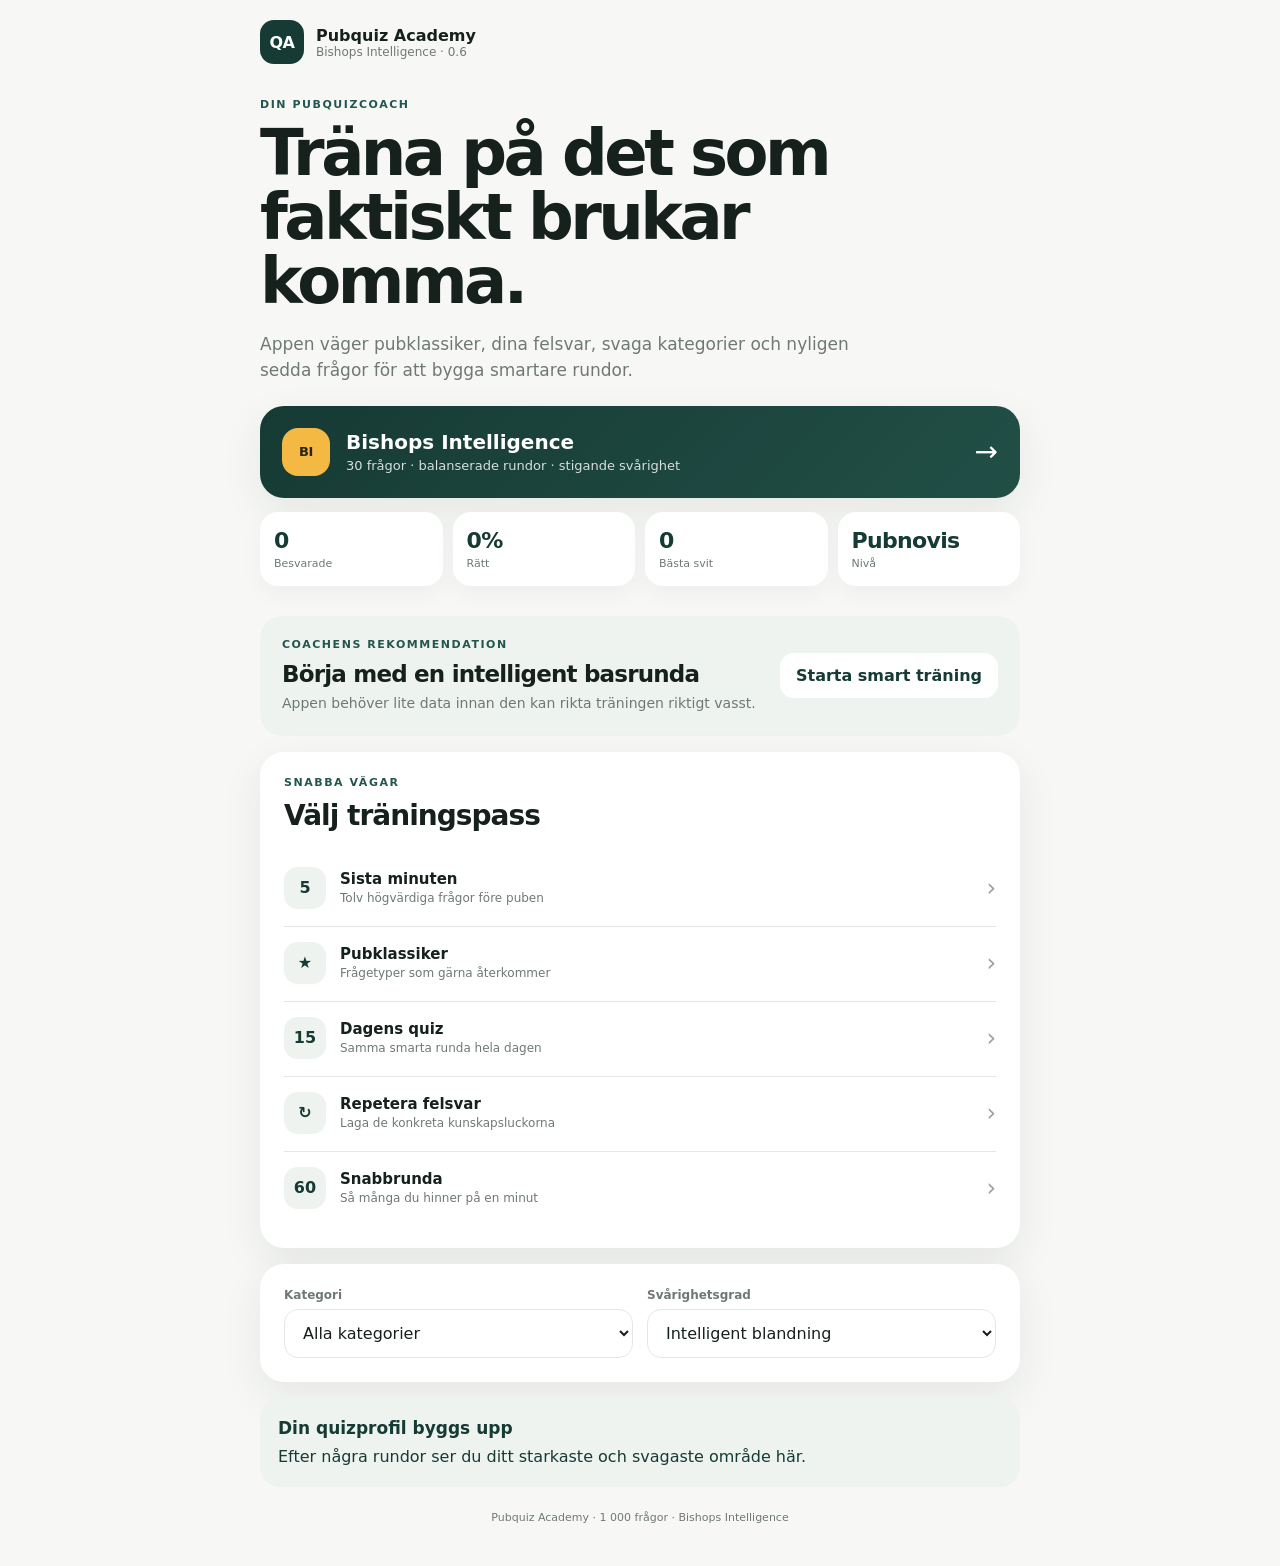
==== commit 477d255a: "Version 0.6 bishops intelligence" ====
--- a/index.html
+++ b/index.html
@@ -14,22 +14,22 @@
       <div class="logo">QA</div>
       <div>
         <strong>Pubquiz Academy</strong>
-        <span>Design Edition · 0.5</span>
+        <span>Bishops Intelligence · 0.6</span>
       </div>
     </header>
 
     <section id="home" class="screen">
-      <div class="hero">
-        <span class="eyebrow">TRÄNA SMARTARE</span>
-        <h1>Lite varje dag.<br>Livsfarlig på quiz.</h1>
-        <p>1 000 frågor, smart repetition och en renare väg från tvekan till träffsäkerhet.</p>
+      <div class="hero compact-hero">
+        <span class="eyebrow">DIN PUBQUIZCOACH</span>
+        <h1>Träna på det som<br>faktiskt brukar komma.</h1>
+        <p>Appen väger pubklassiker, dina felsvar, svaga kategorier och nyligen sedda frågor för att bygga smartare rundor.</p>
       </div>
 
-      <button data-mode="daily" class="primary-card">
-        <div class="icon-circle">✦</div>
+      <button data-mode="intelligence" class="primary-card intelligence-card">
+        <div class="icon-circle">BI</div>
         <div>
-          <strong>Dagens quiz</strong>
-          <span>15 frågor · samma runda hela dagen</span>
+          <strong>Bishops Intelligence</strong>
+          <span>30 frågor · balanserade rundor · stigande svårighet</span>
         </div>
         <span class="arrow">→</span>
       </button>
@@ -41,28 +41,42 @@
         <div><strong id="level">Pubnovis</strong><span>Nivå</span></div>
       </section>
 
+      <section class="coach-card">
+        <div>
+          <span class="eyebrow">COACHENS REKOMMENDATION</span>
+          <h2 id="coachTitle">Samlar träningsdata</h2>
+          <p id="coachText">Efter några rundor rekommenderar appen automatiskt vad som ger mest utdelning.</p>
+        </div>
+        <button id="coachStart" data-mode="smart" class="coach-button">Starta smart träning</button>
+      </section>
+
       <section class="section-block">
         <div class="section-title">
           <div>
-            <span class="eyebrow">VÄLJ LÄGE</span>
-            <h2>Vad vill du träna?</h2>
+            <span class="eyebrow">SNABBA VÄGAR</span>
+            <h2>Välj träningspass</h2>
           </div>
         </div>
 
         <div class="mode-list">
-          <button data-mode="normal" class="mode-row">
-            <span class="mode-icon">10</span>
-            <span><strong>Klassisk runda</strong><small>Tio blandade frågor</small></span>
+          <button data-mode="lastminute" class="mode-row">
+            <span class="mode-icon">5</span>
+            <span><strong>Sista minuten</strong><small>Tolv högvärdiga frågor före puben</small></span>
             <span>›</span>
           </button>
-          <button data-mode="bishops" class="mode-row">
-            <span class="mode-icon">30</span>
-            <span><strong>Kvällens Bishops</strong><small>En längre pubquizrunda</small></span>
+          <button data-mode="classics" class="mode-row">
+            <span class="mode-icon">★</span>
+            <span><strong>Pubklassiker</strong><small>Frågetyper som gärna återkommer</small></span>
+            <span>›</span>
+          </button>
+          <button data-mode="daily" class="mode-row">
+            <span class="mode-icon">15</span>
+            <span><strong>Dagens quiz</strong><small>Samma smarta runda hela dagen</small></span>
             <span>›</span>
           </button>
           <button data-mode="weak" class="mode-row">
             <span class="mode-icon">↻</span>
-            <span><strong>Repetera felsvar</strong><small>Fokusera där du missar</small></span>
+            <span><strong>Repetera felsvar</strong><small>Laga de konkreta kunskapsluckorna</small></span>
             <span>›</span>
           </button>
           <button data-mode="quick" class="mode-row">
@@ -81,7 +95,7 @@
         <div class="field">
           <label for="difficulty">Svårighetsgrad</label>
           <select id="difficulty">
-            <option value="Alla">Blandad</option>
+            <option value="Alla">Intelligent blandning</option>
             <option value="1">Lätt</option>
             <option value="2">Medel</option>
             <option value="3">Svår</option>
@@ -102,6 +116,11 @@
         <div id="timer" class="timer hidden"></div>
       </div>
 
+      <div id="roundBanner" class="round-banner hidden">
+        <span id="roundLabel"></span>
+        <strong id="roundTitle"></strong>
+      </div>
+
       <div class="progress"><div id="progressBar"></div></div>
 
       <article class="question-panel">
@@ -113,10 +132,11 @@
 
     <section id="result" class="screen hidden">
       <article class="result-panel">
-        <span class="eyebrow">RUNDAN ÄR KLAR</span>
+        <span class="eyebrow">INTELLIGENCE-RAPPORT</span>
         <div id="score" class="score"></div>
         <h2 id="resultTitle"></h2>
         <p id="resultText"></p>
+        <div id="intelligenceReport" class="intelligence-report"></div>
         <div id="categoryBreakdown" class="breakdown"></div>
         <div class="result-actions">
           <button id="again" class="primary-button">Kör igen</button>
@@ -125,7 +145,7 @@
       </article>
     </section>
 
-    <footer>Pubquiz Academy · 1 000 frågor</footer>
+    <footer>Pubquiz Academy · 1 000 frågor · Bishops Intelligence</footer>
   </main>
 
   <script src="app.js"></script>
--- a/style.css
+++ b/style.css
@@ -373,3 +373,82 @@
   .question-panel{padding:22px 18px;border-radius:22px}
   .section-block{padding:20px}
 }
+
+
+.compact-hero{margin-bottom:22px}
+.intelligence-card{background:linear-gradient(135deg,var(--green),#214f46)}
+.intelligence-card .icon-circle{font-size:13px;letter-spacing:-.02em}
+.coach-card{
+  display:grid;
+  grid-template-columns:1fr auto;
+  gap:18px;
+  align-items:center;
+  background:var(--surface-soft);
+  border-radius:22px;
+  padding:22px;
+  margin-bottom:16px;
+}
+.coach-card h2{
+  margin:0 0 6px;
+  font-size:23px;
+  letter-spacing:-.035em;
+}
+.coach-card p{
+  margin:0;
+  color:var(--muted);
+  line-height:1.5;
+  font-size:14px;
+}
+.coach-button{
+  border:0;
+  border-radius:14px;
+  padding:13px 16px;
+  background:var(--surface);
+  color:var(--green);
+  font-weight:800;
+  white-space:nowrap;
+}
+.round-banner{
+  background:var(--surface-soft);
+  border-radius:16px;
+  padding:13px 16px;
+  margin:16px 0 0;
+}
+.round-banner span,.round-banner strong{display:block}
+.round-banner span{
+  color:var(--green-2);
+  font-size:10px;
+  font-weight:900;
+  letter-spacing:.14em;
+}
+.round-banner strong{
+  margin-top:3px;
+  font-size:16px;
+}
+.intelligence-report{
+  display:grid;
+  gap:8px;
+  margin:22px 0;
+  text-align:left;
+}
+.report-row{
+  background:var(--surface-soft);
+  border-radius:14px;
+  padding:13px 15px;
+}
+.report-row span,.report-row strong{display:block}
+.report-row span{
+  color:var(--muted);
+  font-size:11px;
+  font-weight:800;
+  text-transform:uppercase;
+  letter-spacing:.08em;
+}
+.report-row strong{
+  margin-top:4px;
+  color:var(--green);
+}
+@media(max-width:640px){
+  .coach-card{grid-template-columns:1fr}
+  .coach-button{width:100%}
+}
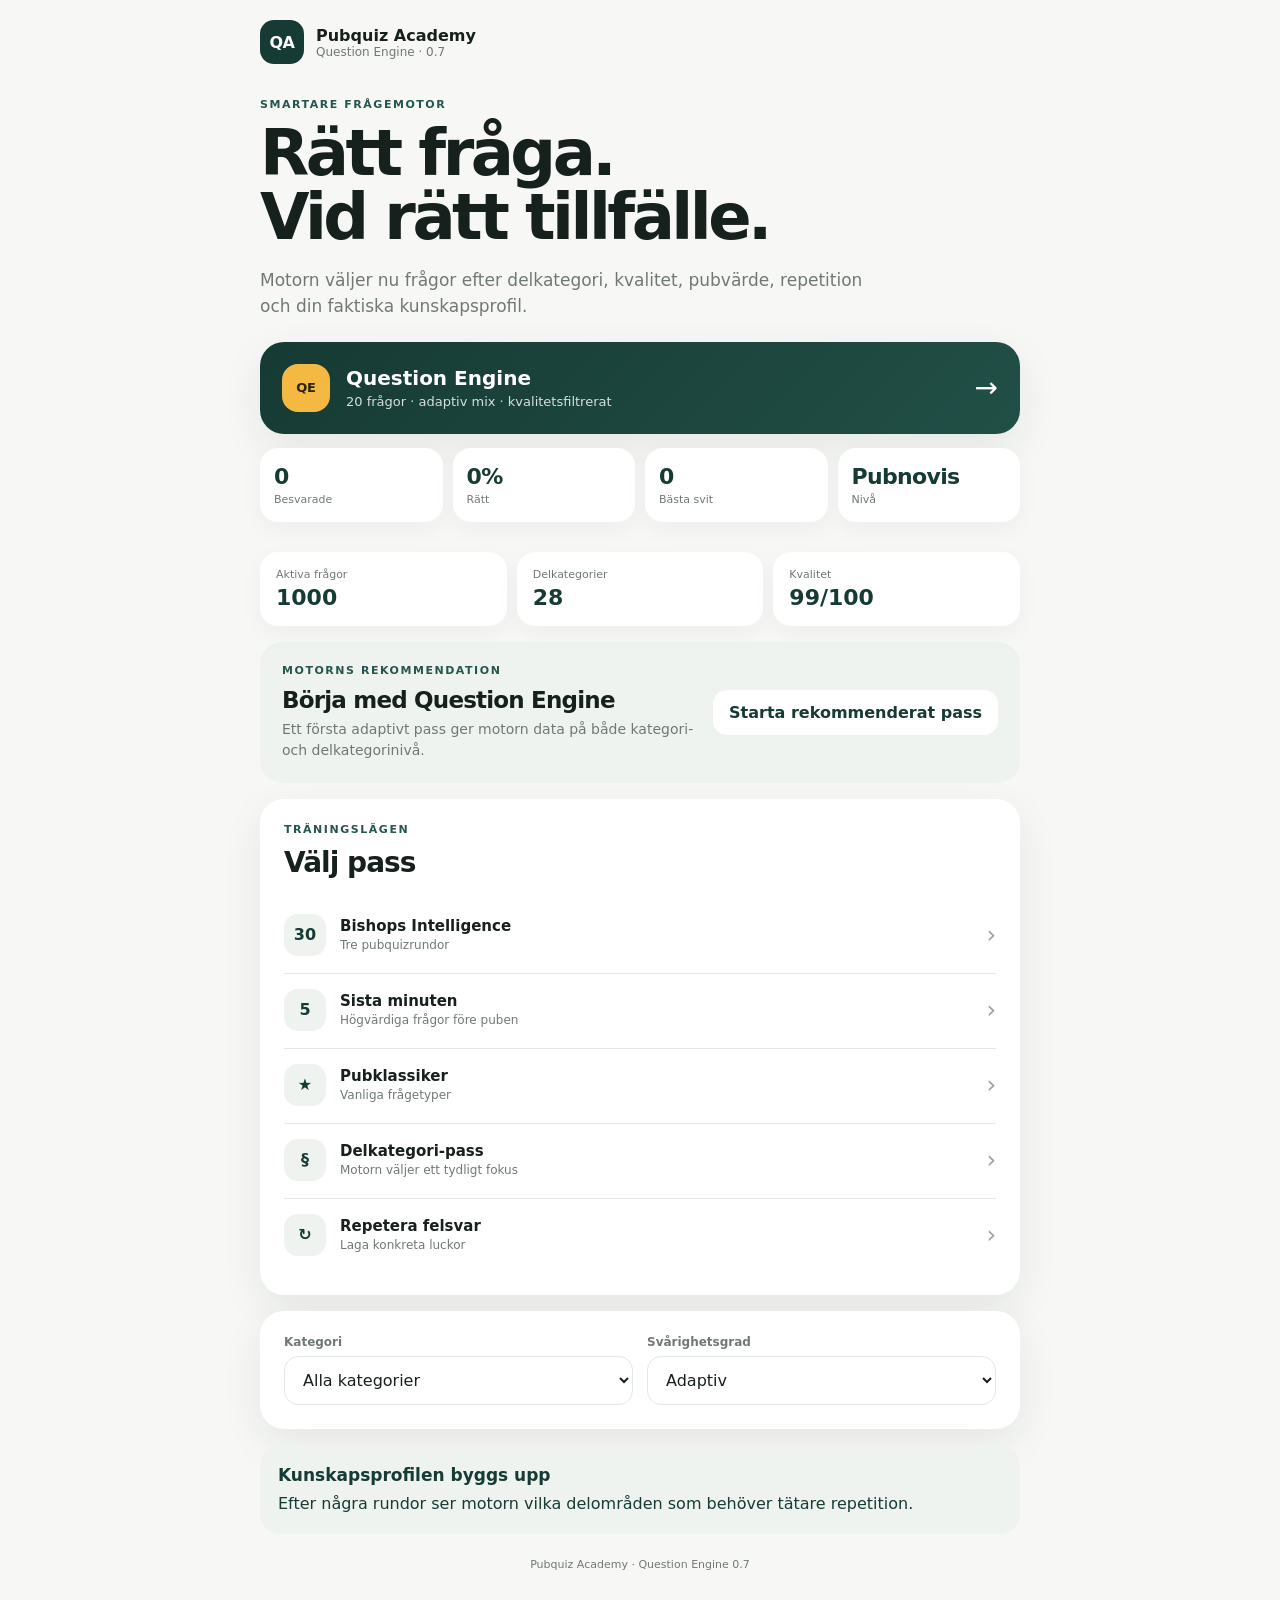
==== commit b2969fcd: "Version 0.7" ====
--- a/index.html
+++ b/index.html
@@ -2,152 +2,103 @@
 <html lang="sv">
 <head>
   <meta charset="utf-8">
-  <meta name="viewport" content="width=device-width, initial-scale=1, viewport-fit=cover">
+  <meta name="viewport" content="width=device-width,initial-scale=1,viewport-fit=cover">
   <meta name="theme-color" content="#163a34">
   <title>Pubquiz Academy</title>
   <link rel="manifest" href="manifest.json">
   <link rel="stylesheet" href="style.css">
 </head>
 <body>
-  <main class="app-shell">
-    <header class="app-header">
-      <div class="logo">QA</div>
-      <div>
-        <strong>Pubquiz Academy</strong>
-        <span>Bishops Intelligence · 0.6</span>
-      </div>
-    </header>
+<main class="app-shell">
+  <header class="app-header">
+    <div class="logo">QA</div>
+    <div><strong>Pubquiz Academy</strong><span>Question Engine · 0.7</span></div>
+  </header>
 
-    <section id="home" class="screen">
-      <div class="hero compact-hero">
-        <span class="eyebrow">DIN PUBQUIZCOACH</span>
-        <h1>Träna på det som<br>faktiskt brukar komma.</h1>
-        <p>Appen väger pubklassiker, dina felsvar, svaga kategorier och nyligen sedda frågor för att bygga smartare rundor.</p>
-      </div>
+  <section id="home" class="screen">
+    <div class="hero compact-hero">
+      <span class="eyebrow">SMARTARE FRÅGEMOTOR</span>
+      <h1>Rätt fråga.<br>Vid rätt tillfälle.</h1>
+      <p>Motorn väljer nu frågor efter delkategori, kvalitet, pubvärde, repetition och din faktiska kunskapsprofil.</p>
+    </div>
 
-      <button data-mode="intelligence" class="primary-card intelligence-card">
-        <div class="icon-circle">BI</div>
-        <div>
-          <strong>Bishops Intelligence</strong>
-          <span>30 frågor · balanserade rundor · stigande svårighet</span>
-        </div>
-        <span class="arrow">→</span>
-      </button>
+    <button data-mode="engine" class="primary-card intelligence-card">
+      <div class="icon-circle">QE</div>
+      <div><strong>Question Engine</strong><span>20 frågor · adaptiv mix · kvalitetsfiltrerat</span></div>
+      <span class="arrow">→</span>
+    </button>
 
-      <section class="stats-strip" aria-label="Din statistik">
-        <div><strong id="answered">0</strong><span>Besvarade</span></div>
-        <div><strong id="accuracy">0%</strong><span>Rätt</span></div>
-        <div><strong id="bestStreak">0</strong><span>Bästa svit</span></div>
-        <div><strong id="level">Pubnovis</strong><span>Nivå</span></div>
-      </section>
-
-      <section class="coach-card">
-        <div>
-          <span class="eyebrow">COACHENS REKOMMENDATION</span>
-          <h2 id="coachTitle">Samlar träningsdata</h2>
-          <p id="coachText">Efter några rundor rekommenderar appen automatiskt vad som ger mest utdelning.</p>
-        </div>
-        <button id="coachStart" data-mode="smart" class="coach-button">Starta smart träning</button>
-      </section>
-
-      <section class="section-block">
-        <div class="section-title">
-          <div>
-            <span class="eyebrow">SNABBA VÄGAR</span>
-            <h2>Välj träningspass</h2>
-          </div>
-        </div>
-
-        <div class="mode-list">
-          <button data-mode="lastminute" class="mode-row">
-            <span class="mode-icon">5</span>
-            <span><strong>Sista minuten</strong><small>Tolv högvärdiga frågor före puben</small></span>
-            <span>›</span>
-          </button>
-          <button data-mode="classics" class="mode-row">
-            <span class="mode-icon">★</span>
-            <span><strong>Pubklassiker</strong><small>Frågetyper som gärna återkommer</small></span>
-            <span>›</span>
-          </button>
-          <button data-mode="daily" class="mode-row">
-            <span class="mode-icon">15</span>
-            <span><strong>Dagens quiz</strong><small>Samma smarta runda hela dagen</small></span>
-            <span>›</span>
-          </button>
-          <button data-mode="weak" class="mode-row">
-            <span class="mode-icon">↻</span>
-            <span><strong>Repetera felsvar</strong><small>Laga de konkreta kunskapsluckorna</small></span>
-            <span>›</span>
-          </button>
-          <button data-mode="quick" class="mode-row">
-            <span class="mode-icon">60</span>
-            <span><strong>Snabbrunda</strong><small>Så många du hinner på en minut</small></span>
-            <span>›</span>
-          </button>
-        </div>
-      </section>
-
-      <section class="section-block settings-block">
-        <div class="field">
-          <label for="category">Kategori</label>
-          <select id="category"><option value="Alla">Alla kategorier</option></select>
-        </div>
-        <div class="field">
-          <label for="difficulty">Svårighetsgrad</label>
-          <select id="difficulty">
-            <option value="Alla">Intelligent blandning</option>
-            <option value="1">Lätt</option>
-            <option value="2">Medel</option>
-            <option value="3">Svår</option>
-          </select>
-        </div>
-      </section>
-
-      <section id="insight" class="insight-card"></section>
+    <section class="stats-strip">
+      <div><strong id="answered">0</strong><span>Besvarade</span></div>
+      <div><strong id="accuracy">0%</strong><span>Rätt</span></div>
+      <div><strong id="bestStreak">0</strong><span>Bästa svit</span></div>
+      <div><strong id="level">Pubnovis</strong><span>Nivå</span></div>
     </section>
 
-    <section id="quiz" class="screen hidden">
-      <div class="quiz-top">
-        <button id="quit" class="icon-button" aria-label="Avsluta">×</button>
-        <div class="quiz-meta">
-          <span id="qCategory"></span>
-          <strong id="counter"></strong>
-        </div>
-        <div id="timer" class="timer hidden"></div>
-      </div>
-
-      <div id="roundBanner" class="round-banner hidden">
-        <span id="roundLabel"></span>
-        <strong id="roundTitle"></strong>
-      </div>
-
-      <div class="progress"><div id="progressBar"></div></div>
-
-      <article class="question-panel">
-        <h2 id="question"></h2>
-        <div id="options" class="options"></div>
-        <div id="feedback" class="feedback hidden"></div>
-      </article>
+    <section class="engine-summary">
+      <div><span>Aktiva frågor</span><strong id="activeQuestions">–</strong></div>
+      <div><span>Delkategorier</span><strong id="subcategoryCount">–</strong></div>
+      <div><span>Kvalitet</span><strong id="qualityScore">–</strong></div>
     </section>
 
-    <section id="result" class="screen hidden">
-      <article class="result-panel">
-        <span class="eyebrow">INTELLIGENCE-RAPPORT</span>
-        <div id="score" class="score"></div>
-        <h2 id="resultTitle"></h2>
-        <p id="resultText"></p>
-        <div id="intelligenceReport" class="intelligence-report"></div>
-        <div id="categoryBreakdown" class="breakdown"></div>
-        <div class="result-actions">
-          <button id="again" class="primary-button">Kör igen</button>
-          <button id="homeBtn" class="secondary-button">Startsidan</button>
-        </div>
-      </article>
+    <section class="coach-card">
+      <div>
+        <span class="eyebrow">MOTORNS REKOMMENDATION</span>
+        <h2 id="coachTitle">Analyserar frågebanken</h2>
+        <p id="coachText">Motorn kombinerar svaga områden, gamla felsvar och frågor som behöver återkomma.</p>
+      </div>
+      <button data-mode="smart" class="coach-button">Starta rekommenderat pass</button>
     </section>
 
-    <footer>Pubquiz Academy · 1 000 frågor · Bishops Intelligence</footer>
-  </main>
+    <section class="section-block">
+      <div class="section-title"><div><span class="eyebrow">TRÄNINGSLÄGEN</span><h2>Välj pass</h2></div></div>
+      <div class="mode-list">
+        <button data-mode="intelligence" class="mode-row"><span class="mode-icon">30</span><span><strong>Bishops Intelligence</strong><small>Tre pubquizrundor</small></span><span>›</span></button>
+        <button data-mode="lastminute" class="mode-row"><span class="mode-icon">5</span><span><strong>Sista minuten</strong><small>Högvärdiga frågor före puben</small></span><span>›</span></button>
+        <button data-mode="classics" class="mode-row"><span class="mode-icon">★</span><span><strong>Pubklassiker</strong><small>Vanliga frågetyper</small></span><span>›</span></button>
+        <button data-mode="subcategory" class="mode-row"><span class="mode-icon">§</span><span><strong>Delkategori-pass</strong><small>Motorn väljer ett tydligt fokus</small></span><span>›</span></button>
+        <button data-mode="weak" class="mode-row"><span class="mode-icon">↻</span><span><strong>Repetera felsvar</strong><small>Laga konkreta luckor</small></span><span>›</span></button>
+      </div>
+    </section>
 
-  <script src="app.js"></script>
+    <section class="section-block settings-block">
+      <div class="field"><label for="category">Kategori</label><select id="category"><option value="Alla">Alla kategorier</option></select></div>
+      <div class="field"><label for="difficulty">Svårighetsgrad</label><select id="difficulty"><option value="Alla">Adaptiv</option><option value="1">Lätt</option><option value="2">Medel</option><option value="3">Svår</option></select></div>
+    </section>
+
+    <section id="insight" class="insight-card"></section>
+  </section>
+
+  <section id="quiz" class="screen hidden">
+    <div class="quiz-top">
+      <button id="quit" class="icon-button">×</button>
+      <div class="quiz-meta"><span id="qCategory"></span><strong id="counter"></strong></div>
+      <div id="timer" class="timer hidden"></div>
+    </div>
+    <div id="roundBanner" class="round-banner hidden"><span id="roundLabel"></span><strong id="roundTitle"></strong></div>
+    <div class="progress"><div id="progressBar"></div></div>
+    <article class="question-panel">
+      <div id="subcategoryPill" class="subcategory-pill"></div>
+      <h2 id="question"></h2>
+      <div id="options" class="options"></div>
+      <div id="feedback" class="feedback hidden"></div>
+    </article>
+  </section>
+
+  <section id="result" class="screen hidden">
+    <article class="result-panel">
+      <span class="eyebrow">QUESTION ENGINE-RAPPORT</span>
+      <div id="score" class="score"></div>
+      <h2 id="resultTitle"></h2>
+      <p id="resultText"></p>
+      <div id="intelligenceReport" class="intelligence-report"></div>
+      <div id="categoryBreakdown" class="breakdown"></div>
+      <div class="result-actions"><button id="again" class="primary-button">Kör igen</button><button id="homeBtn" class="secondary-button">Startsidan</button></div>
+    </article>
+  </section>
+
+  <footer>Pubquiz Academy · Question Engine 0.7</footer>
+</main>
+<script src="app.js"></script>
 </body>
-</html>
+</html>
--- a/style.css
+++ b/style.css
@@ -452,3 +452,9 @@
   .coach-card{grid-template-columns:1fr}
   .coach-button{width:100%}
 }
+
+.engine-summary{display:grid;grid-template-columns:repeat(3,1fr);gap:10px;margin:0 0 16px}
+.engine-summary div{background:var(--surface);border-radius:18px;padding:16px;box-shadow:0 8px 24px rgba(22,32,28,.04)}
+.engine-summary span,.engine-summary strong{display:block}.engine-summary span{font-size:11px;color:var(--muted)}.engine-summary strong{font-size:22px;color:var(--green);margin-top:4px}
+.subcategory-pill{display:inline-flex;padding:7px 10px;border-radius:999px;background:var(--surface-soft);color:var(--green);font-size:11px;font-weight:800;margin-bottom:16px}
+@media(max-width:640px){.engine-summary{grid-template-columns:1fr}}
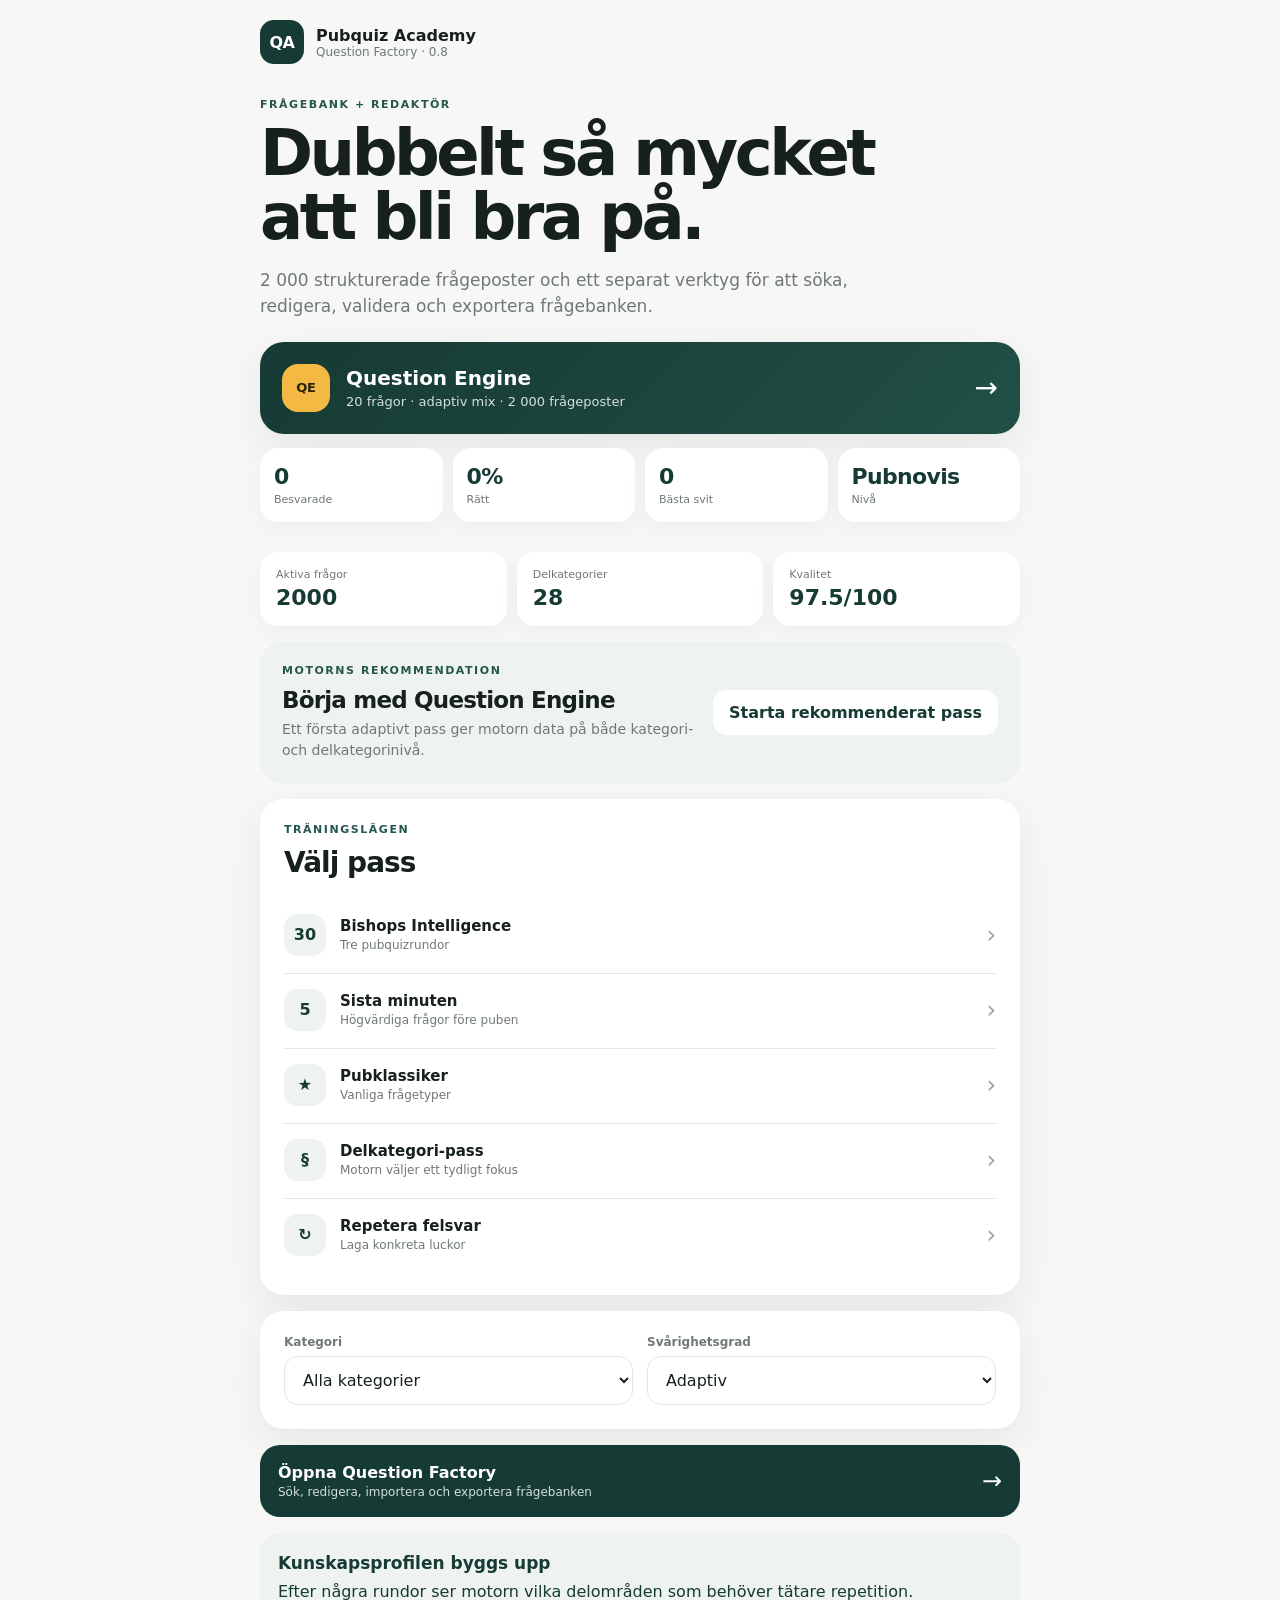
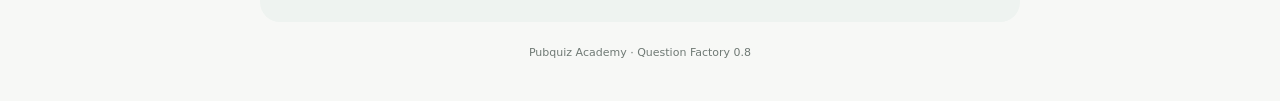
==== commit df01c975: "Version 0.8 - Question Factor" ====
--- a/index.html
+++ b/index.html
@@ -12,19 +12,19 @@
 <main class="app-shell">
   <header class="app-header">
     <div class="logo">QA</div>
-    <div><strong>Pubquiz Academy</strong><span>Question Engine · 0.7</span></div>
+    <div><strong>Pubquiz Academy</strong><span>Question Factory · 0.8</span></div>
   </header>
 
   <section id="home" class="screen">
     <div class="hero compact-hero">
-      <span class="eyebrow">SMARTARE FRÅGEMOTOR</span>
-      <h1>Rätt fråga.<br>Vid rätt tillfälle.</h1>
-      <p>Motorn väljer nu frågor efter delkategori, kvalitet, pubvärde, repetition och din faktiska kunskapsprofil.</p>
+      <span class="eyebrow">FRÅGEBANK + REDAKTÖR</span>
+      <h1>Dubbelt så mycket<br>att bli bra på.</h1>
+      <p>2 000 strukturerade frågeposter och ett separat verktyg för att söka, redigera, validera och exportera frågebanken.</p>
     </div>
 
     <button data-mode="engine" class="primary-card intelligence-card">
       <div class="icon-circle">QE</div>
-      <div><strong>Question Engine</strong><span>20 frågor · adaptiv mix · kvalitetsfiltrerat</span></div>
+      <div><strong>Question Engine</strong><span>20 frågor · adaptiv mix · 2 000 frågeposter</span></div>
       <span class="arrow">→</span>
     </button>
 
@@ -66,7 +66,7 @@
       <div class="field"><label for="difficulty">Svårighetsgrad</label><select id="difficulty"><option value="Alla">Adaptiv</option><option value="1">Lätt</option><option value="2">Medel</option><option value="3">Svår</option></select></div>
     </section>
 
-    <section id="insight" class="insight-card"></section>
+    <a class="admin-link" href="admin.html"><span><strong>Öppna Question Factory</strong><small>Sök, redigera, importera och exportera frågebanken</small></span><span>→</span></a><section id="insight" class="insight-card"></section>
   </section>
 
   <section id="quiz" class="screen hidden">
@@ -97,7 +97,7 @@
     </article>
   </section>
 
-  <footer>Pubquiz Academy · Question Engine 0.7</footer>
+  <footer>Pubquiz Academy · Question Factory 0.8</footer>
 </main>
 <script src="app.js"></script>
 </body>
--- a/style.css
+++ b/style.css
@@ -458,3 +458,6 @@
 .engine-summary span,.engine-summary strong{display:block}.engine-summary span{font-size:11px;color:var(--muted)}.engine-summary strong{font-size:22px;color:var(--green);margin-top:4px}
 .subcategory-pill{display:inline-flex;padding:7px 10px;border-radius:999px;background:var(--surface-soft);color:var(--green);font-size:11px;font-weight:800;margin-bottom:16px}
 @media(max-width:640px){.engine-summary{grid-template-columns:1fr}}
+
+.admin-link{display:flex;justify-content:space-between;align-items:center;gap:14px;text-decoration:none;color:white;background:var(--green);padding:18px;border-radius:20px;margin-bottom:16px}
+.admin-link strong,.admin-link small{display:block}.admin-link small{color:#d3dfdb;margin-top:3px;font-size:12px}.admin-link>span:last-child{font-size:24px}
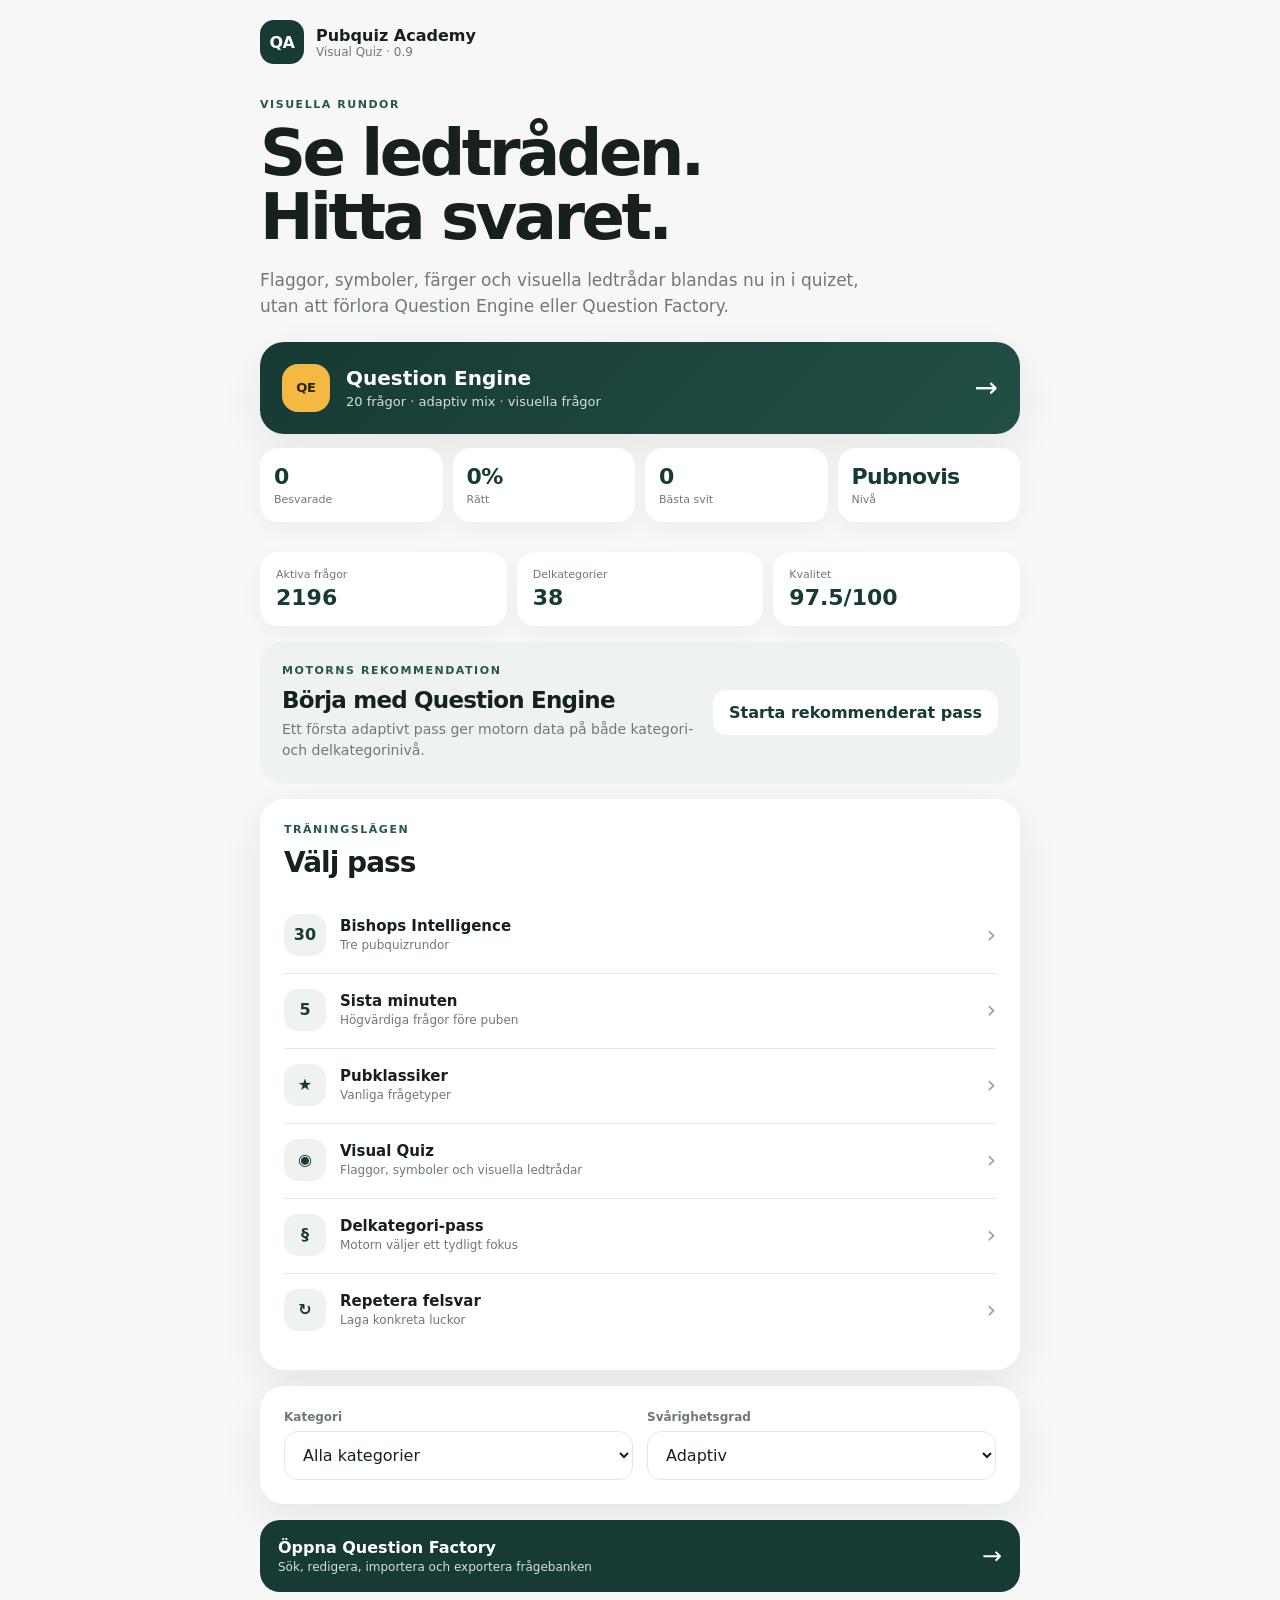
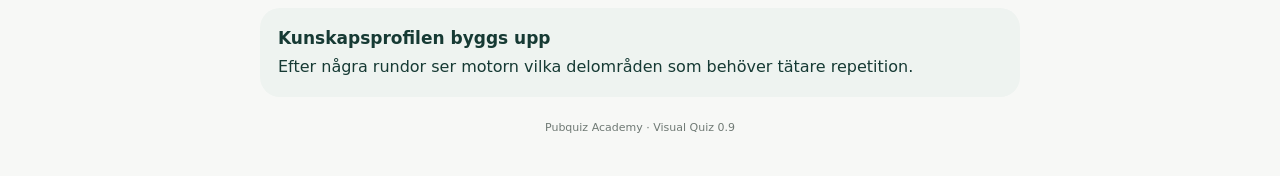
==== commit 566554be: "Version 0.9 - Visual Quiz" ====
--- a/index.html
+++ b/index.html
@@ -12,19 +12,19 @@
 <main class="app-shell">
   <header class="app-header">
     <div class="logo">QA</div>
-    <div><strong>Pubquiz Academy</strong><span>Question Factory · 0.8</span></div>
+    <div><strong>Pubquiz Academy</strong><span>Visual Quiz · 0.9</span></div>
   </header>
 
   <section id="home" class="screen">
     <div class="hero compact-hero">
-      <span class="eyebrow">FRÅGEBANK + REDAKTÖR</span>
-      <h1>Dubbelt så mycket<br>att bli bra på.</h1>
-      <p>2 000 strukturerade frågeposter och ett separat verktyg för att söka, redigera, validera och exportera frågebanken.</p>
+      <span class="eyebrow">VISUELLA RUNDOR</span>
+      <h1>Se ledtråden.<br>Hitta svaret.</h1>
+      <p>Flaggor, symboler, färger och visuella ledtrådar blandas nu in i quizet, utan att förlora Question Engine eller Question Factory.</p>
     </div>
 
     <button data-mode="engine" class="primary-card intelligence-card">
       <div class="icon-circle">QE</div>
-      <div><strong>Question Engine</strong><span>20 frågor · adaptiv mix · 2 000 frågeposter</span></div>
+      <div><strong>Question Engine</strong><span>20 frågor · adaptiv mix · visuella frågor</span></div>
       <span class="arrow">→</span>
     </button>
 
@@ -56,7 +56,7 @@
         <button data-mode="intelligence" class="mode-row"><span class="mode-icon">30</span><span><strong>Bishops Intelligence</strong><small>Tre pubquizrundor</small></span><span>›</span></button>
         <button data-mode="lastminute" class="mode-row"><span class="mode-icon">5</span><span><strong>Sista minuten</strong><small>Högvärdiga frågor före puben</small></span><span>›</span></button>
         <button data-mode="classics" class="mode-row"><span class="mode-icon">★</span><span><strong>Pubklassiker</strong><small>Vanliga frågetyper</small></span><span>›</span></button>
-        <button data-mode="subcategory" class="mode-row"><span class="mode-icon">§</span><span><strong>Delkategori-pass</strong><small>Motorn väljer ett tydligt fokus</small></span><span>›</span></button>
+        <button data-mode="visual" class="mode-row"><span class="mode-icon">◉</span><span><strong>Visual Quiz</strong><small>Flaggor, symboler och visuella ledtrådar</small></span><span>›</span></button><button data-mode="subcategory" class="mode-row"><span class="mode-icon">§</span><span><strong>Delkategori-pass</strong><small>Motorn väljer ett tydligt fokus</small></span><span>›</span></button>
         <button data-mode="weak" class="mode-row"><span class="mode-icon">↻</span><span><strong>Repetera felsvar</strong><small>Laga konkreta luckor</small></span><span>›</span></button>
       </div>
     </section>
@@ -78,7 +78,7 @@
     <div id="roundBanner" class="round-banner hidden"><span id="roundLabel"></span><strong id="roundTitle"></strong></div>
     <div class="progress"><div id="progressBar"></div></div>
     <article class="question-panel">
-      <div id="subcategoryPill" class="subcategory-pill"></div>
+      <div id="subcategoryPill" class="subcategory-pill"></div><div id="visualPrompt" class="visual-prompt hidden"></div>
       <h2 id="question"></h2>
       <div id="options" class="options"></div>
       <div id="feedback" class="feedback hidden"></div>
@@ -97,7 +97,7 @@
     </article>
   </section>
 
-  <footer>Pubquiz Academy · Question Factory 0.8</footer>
+  <footer>Pubquiz Academy · Visual Quiz 0.9</footer>
 </main>
 <script src="app.js"></script>
 </body>
--- a/style.css
+++ b/style.css
@@ -461,3 +461,8 @@
 
 .admin-link{display:flex;justify-content:space-between;align-items:center;gap:14px;text-decoration:none;color:white;background:var(--green);padding:18px;border-radius:20px;margin-bottom:16px}
 .admin-link strong,.admin-link small{display:block}.admin-link small{color:#d3dfdb;margin-top:3px;font-size:12px}.admin-link>span:last-child{font-size:24px}
+
+.visual-prompt{min-height:170px;display:grid;place-items:center;margin:0 0 20px;border-radius:22px;background:var(--surface-soft);font-size:72px;text-align:center;padding:20px}
+.visual-prompt.color-block{font-size:0}
+.visual-prompt .swatch{width:120px;height:120px;border-radius:28px;box-shadow:0 12px 30px rgba(0,0,0,.12)}
+.option.visual-option{justify-content:center;font-size:38px}
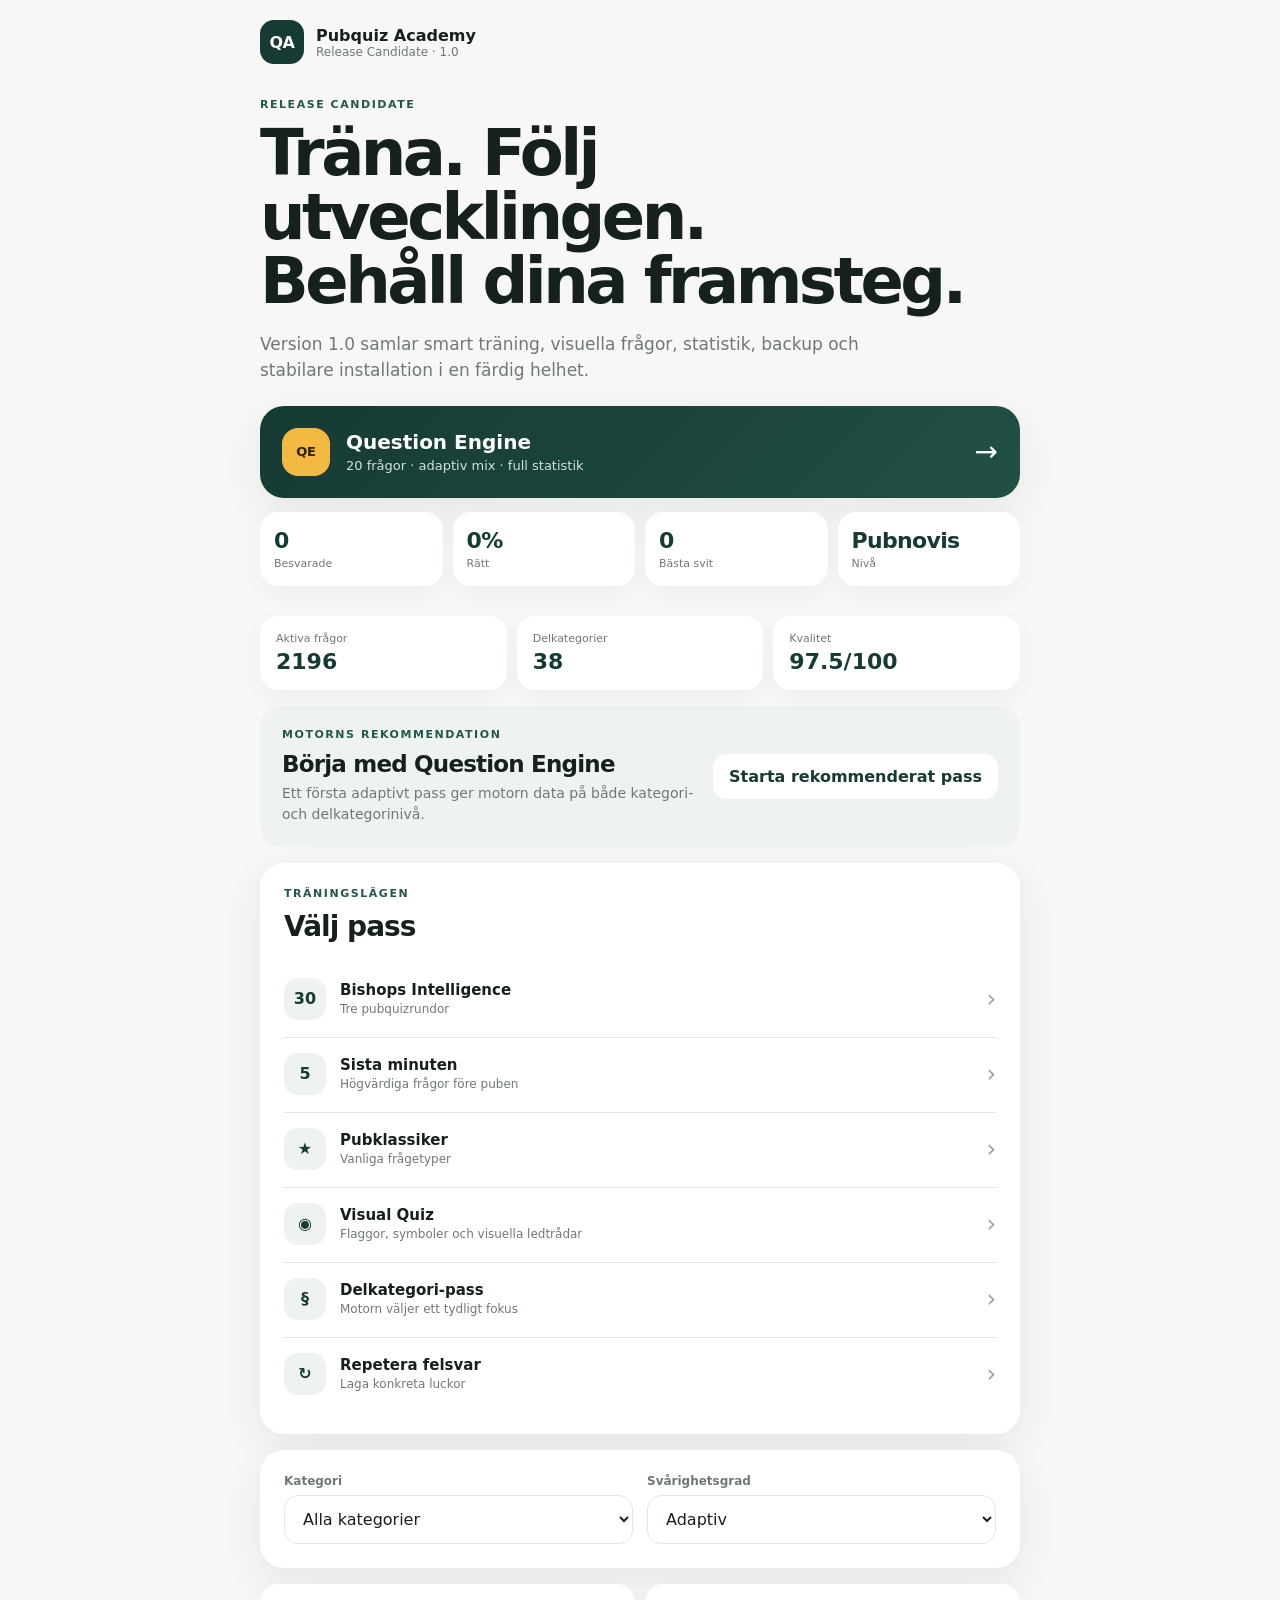
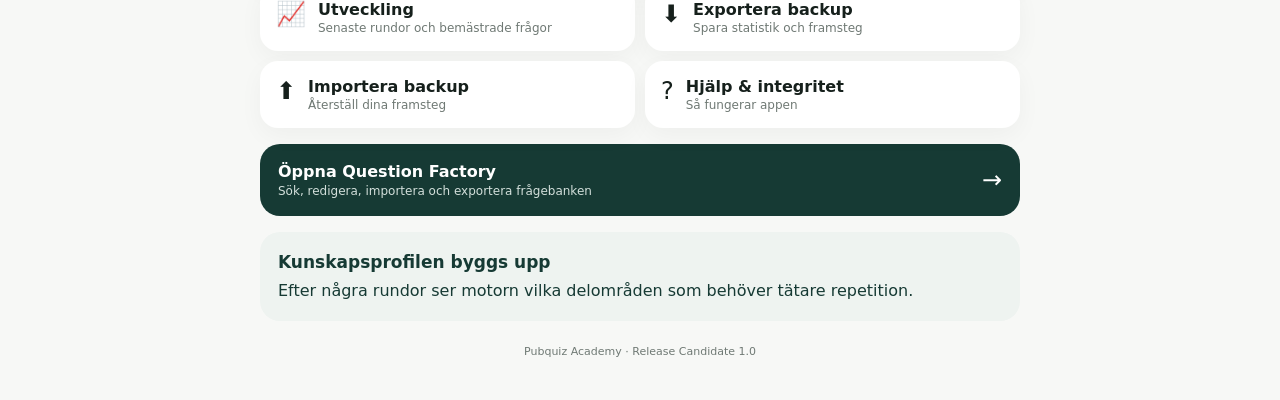
==== commit 4c7bd5eb: "Version 1.0 - Release Candidate" ====
--- a/index.html
+++ b/index.html
@@ -12,19 +12,19 @@
 <main class="app-shell">
   <header class="app-header">
     <div class="logo">QA</div>
-    <div><strong>Pubquiz Academy</strong><span>Visual Quiz · 0.9</span></div>
+    <div><strong>Pubquiz Academy</strong><span>Release Candidate · 1.0</span></div>
   </header>
 
   <section id="home" class="screen">
     <div class="hero compact-hero">
-      <span class="eyebrow">VISUELLA RUNDOR</span>
-      <h1>Se ledtråden.<br>Hitta svaret.</h1>
-      <p>Flaggor, symboler, färger och visuella ledtrådar blandas nu in i quizet, utan att förlora Question Engine eller Question Factory.</p>
+      <span class="eyebrow">RELEASE CANDIDATE</span>
+      <h1>Träna. Följ utvecklingen.<br>Behåll dina framsteg.</h1>
+      <p>Version 1.0 samlar smart träning, visuella frågor, statistik, backup och stabilare installation i en färdig helhet.</p>
     </div>
 
     <button data-mode="engine" class="primary-card intelligence-card">
       <div class="icon-circle">QE</div>
-      <div><strong>Question Engine</strong><span>20 frågor · adaptiv mix · visuella frågor</span></div>
+      <div><strong>Question Engine</strong><span>20 frågor · adaptiv mix · full statistik</span></div>
       <span class="arrow">→</span>
     </button>
 
@@ -66,7 +66,13 @@
       <div class="field"><label for="difficulty">Svårighetsgrad</label><select id="difficulty"><option value="Alla">Adaptiv</option><option value="1">Lätt</option><option value="2">Medel</option><option value="3">Svår</option></select></div>
     </section>
 
-    <a class="admin-link" href="admin.html"><span><strong>Öppna Question Factory</strong><small>Sök, redigera, importera och exportera frågebanken</small></span><span>→</span></a><section id="insight" class="insight-card"></section>
+    <section class="release-grid">
+  <button id="openStats" class="release-card"><span>📈</span><strong>Utveckling</strong><small>Senaste rundor och bemästrade frågor</small></button>
+  <button id="exportProgress" class="release-card"><span>⬇</span><strong>Exportera backup</strong><small>Spara statistik och framsteg</small></button>
+  <label class="release-card import-card"><span>⬆</span><strong>Importera backup</strong><small>Återställ dina framsteg</small><input id="importProgress" type="file" accept=".json"></label>
+  <a href="help.html" class="release-card"><span>?</span><strong>Hjälp & integritet</strong><small>Så fungerar appen</small></a>
+</section>
+<a class="admin-link" href="admin.html"><span><strong>Öppna Question Factory</strong><small>Sök, redigera, importera och exportera frågebanken</small></span><span>→</span></a><section id="insight" class="insight-card"></section>
   </section>
 
   <section id="quiz" class="screen hidden">
@@ -97,8 +103,15 @@
     </article>
   </section>
 
-  <footer>Pubquiz Academy · Visual Quiz 0.9</footer>
+  <footer>Pubquiz Academy · Release Candidate 1.0</footer>
 </main>
+<dialog id="statsDialog" class="stats-dialog">
+  <div class="stats-dialog-head">
+    <div><span class="eyebrow">DIN UTVECKLING</span><h2>Statistik</h2></div>
+    <button id="closeStats" class="icon-button">×</button>
+  </div>
+  <div id="statsContent"></div>
+</dialog>
 <script src="app.js"></script>
 </body>
 </html>
--- a/style.css
+++ b/style.css
@@ -466,3 +466,20 @@
 .visual-prompt.color-block{font-size:0}
 .visual-prompt .swatch{width:120px;height:120px;border-radius:28px;box-shadow:0 12px 30px rgba(0,0,0,.12)}
 .option.visual-option{justify-content:center;font-size:38px}
+
+.release-grid{display:grid;grid-template-columns:1fr 1fr;gap:10px;margin-bottom:16px}
+.release-card{border:0;text-decoration:none;background:var(--surface);color:var(--text);border-radius:18px;padding:16px;text-align:left;display:grid;grid-template-columns:auto 1fr;column-gap:12px;row-gap:2px;box-shadow:0 8px 24px rgba(22,32,28,.04);cursor:pointer}
+.release-card>span{grid-row:1/3;font-size:24px}.release-card strong,.release-card small{display:block}.release-card small{color:var(--muted);font-size:12px}
+.import-card input{display:none}
+.stats-dialog{border:0;border-radius:24px;width:min(760px,calc(100% - 24px));padding:0;box-shadow:0 30px 100px rgba(0,0,0,.28)}
+.stats-dialog::backdrop{background:rgba(10,28,24,.52)}
+.stats-dialog-head{display:flex;justify-content:space-between;align-items:center;padding:22px 22px 12px}
+.stats-dialog-head h2{margin:0;font-size:30px}
+#statsContent{padding:0 22px 22px}
+.stats-grid{display:grid;grid-template-columns:repeat(3,1fr);gap:10px;margin-bottom:16px}
+.stats-grid div{background:var(--surface-soft);border-radius:16px;padding:14px}
+.stats-grid strong,.stats-grid span{display:block}.stats-grid strong{font-size:24px;color:var(--green)}.stats-grid span{font-size:11px;color:var(--muted)}
+.history-list,.mastery-list{display:grid;gap:8px}.history-row,.mastery-row{display:flex;justify-content:space-between;gap:12px;background:var(--surface-soft);padding:12px 14px;border-radius:14px}
+.chart{display:grid;gap:8px;margin:14px 0 20px}.chart-row{display:grid;grid-template-columns:120px 1fr 46px;gap:10px;align-items:center;font-size:12px}.bar-track{height:10px;background:#dde6e1;border-radius:999px;overflow:hidden}.bar-fill{height:100%;background:var(--green)}
+.update-banner{background:#fff6db;border:1px solid #f0d38a;color:#5a4616;padding:12px 14px;border-radius:14px;margin-bottom:14px;font-size:13px;line-height:1.4}
+@media(max-width:640px){.release-grid{grid-template-columns:1fr}.stats-grid{grid-template-columns:1fr 1fr}.chart-row{grid-template-columns:92px 1fr 42px}}
